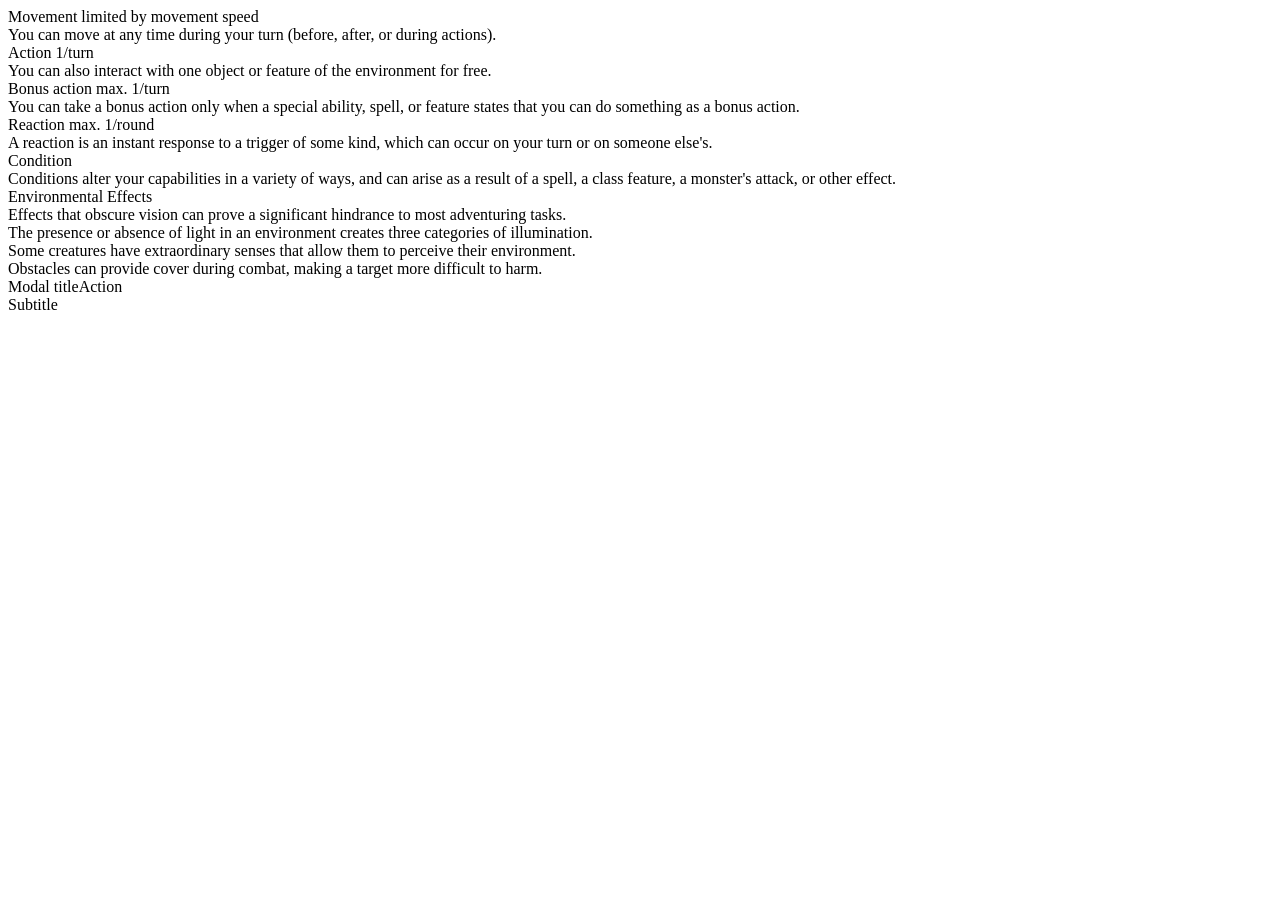
==== index.html @ fe30e221 "reorganize directories and relative paths" ====
<!DOCTYPE html>
<html lang="en">
<head>
    <meta charset="utf-8" />
    <meta name=viewport content="width=device-width, initial-scale=1">
    <title>D&D 5e quick reference</title>
    <!-- CSS -->
    <link rel="stylesheet" type="text/css" href="css/quickref.css">
    <link rel="stylesheet" type="text/css" href="css/icons.css">
    <!-- Fonts -->
    <link href='https://fonts.googleapis.com/css?family=Noto+Sans:400,700,400italic,700italic' rel='stylesheet' type='text/css'>
    <link href='https://fonts.googleapis.com/css?family=Lora:700' rel='stylesheet' type='text/css'>
    <!-- Javascript -->
    <script type="text/javascript" src="js/jquery/jquery.min.js" charset="utf-8"></script>
</head>
<body class="page-background">
    <div class="page fontsize" data-size="fullscreen">

        <!-- Movement section -->
        <div id="section-movement" class="section-container">
            <div class="section-title">
                Movement <span class="float-right">limited by movement speed</span>
            </div>
            <div class="section-content">
                <div class="section-row section-subtitle text fontsize">
                    You can move at any time during your turn (before, after, or during actions).
                </div>
                <div class="section-row" id="basic-movement">
                </div>
            </div>
        </div>

        <!-- Action section -->
        <div id="section-action" class="section-container">
            <div class="section-title">
                Action <span class="float-right">1/turn</span>
            </div>
            <div class="section-content">
                <div class="section-row section-subtitle text fontsize">
                    You can also interact with one object or feature of the
                    environment for free.
                </div>
                <div class="section-row" id="basic-actions"></div>
            </div>
        </div>

        <!-- Bonus action section -->
        <div id="section-bonus-action" class="section-container">
            <div class="section-title">
                Bonus action <span class="float-right">max. 1/turn</span>
            </div>
            <div class="section-content">
                <div class="section-row section-subtitle text fontsize">
                    You can take a bonus action only when a special ability, spell, or feature
                    states that you can do something as a bonus action.
                </div>
                <div class="section-row" id="basic-bonus-actions"></div>
            </div>
        </div>

        <!-- Reaction section -->
        <div id="section-reaction" class="section-container">
            <div class="section-title">
                Reaction <span class="float-right">max. 1/round</span>
            </div>
            <div class="section-content">
                <div class="section-row section-subtitle text fontsize">
                    A reaction is an instant response to a trigger of some kind, which
                    can occur on your turn or on someone else's.
                </div>
                <div class="section-row" id="basic-reactions"></div>
            </div>
        </div>

        <!-- Condition section -->
        <div id="section-condition" class="section-container">
            <div class="section-title">
                Condition
            </div>
            <div class="section-content">
                <div class="section-row section-subtitle text fontsize">
                    Conditions alter your capabilities in a variety of ways, and can arise as a result of a spell, a class feature, a monster's attack, or other effect.
                </div>
                <div class="section-row" id="basic-conditions"></div>
            </div>
        </div>
        
        <!-- Environmental section -->
        <div id="section-environment" class="section-container">
            <div class="section-title">
                Environmental Effects
            </div>
            <div class="section-content">
                <div class="section-row section-subtitle text fontsize">
                    Effects that obscure vision can prove a significant hindrance to most adventuring tasks.
                </div>
                <div class="section-row" id="environment-obscurance"></div>
                <div class="section-row section-subtitle text fontsize">
                    The presence or absence of light in an environment creates three categories of illumination.
                </div>
                <div class="section-row" id="environment-light"></div>
                <div class="section-row section-subtitle text fontsize">
                    Some creatures have extraordinary senses that allow them to perceive their environment.
                </div>
                <div class="section-row" id="environment-vision"></div>
                <div class="section-row section-subtitle text fontsize">
                    Obstacles can provide cover during combat, making a target more difficult to harm.
                </div>
                <div class="section-row" id="environment-cover"></div>
            </div>
        </div>

    </div>

    <!-- Modal -->
    <div class="modal" id="modal" tabindex="-1">
        <div class="modal-backdrop" id="modal-backdrop"></div>
        <div class="modal-dialog modalsize">
            <div class="section-container modal-container" id="modal-container">
                <div class="section-title" id="modal-title">
                    Modal title<span class="float-right">Action</span>
                </div>
                <div class="section-content">
                    <div class="section-row section-subtitle text" id="modal-subtitle">
                        Subtitle
                    </div>
                    <div class="section-row text">
                        <div id="modal-bullets">
                        </div>
                    </div>
                    <div class="section-row text" id="modal-reference">
                    </div>
                </div>
            </div>
        </div>
    </div>

    <!-- Data -->
    <script type="text/javascript" src="js/srd/5.2.1/en/data_movement.js" charset="utf-8"></script>
    <script type="text/javascript" src="js/srd/5.2.1/en/data_action.js" charset="utf-8"></script>
    <script type="text/javascript" src="js/srd/5.2.1/en/data_bonusaction.js" charset="utf-8"></script>
    <script type="text/javascript" src="js/srd/5.2.1/en/data_reaction.js" charset="utf-8"></script>
    <script type="text/javascript" src="js/srd/5.2.1/en/data_condition.js" charset="utf-8"></script>
    <script type="text/javascript" src="js/srd/5.2.1/en/data_environment.js" charset="utf-8"></script>
    <script type="text/javascript" src="js/srd/5.2.1/en/quickref.js" charset="utf-8"></script>
</body>
</html>
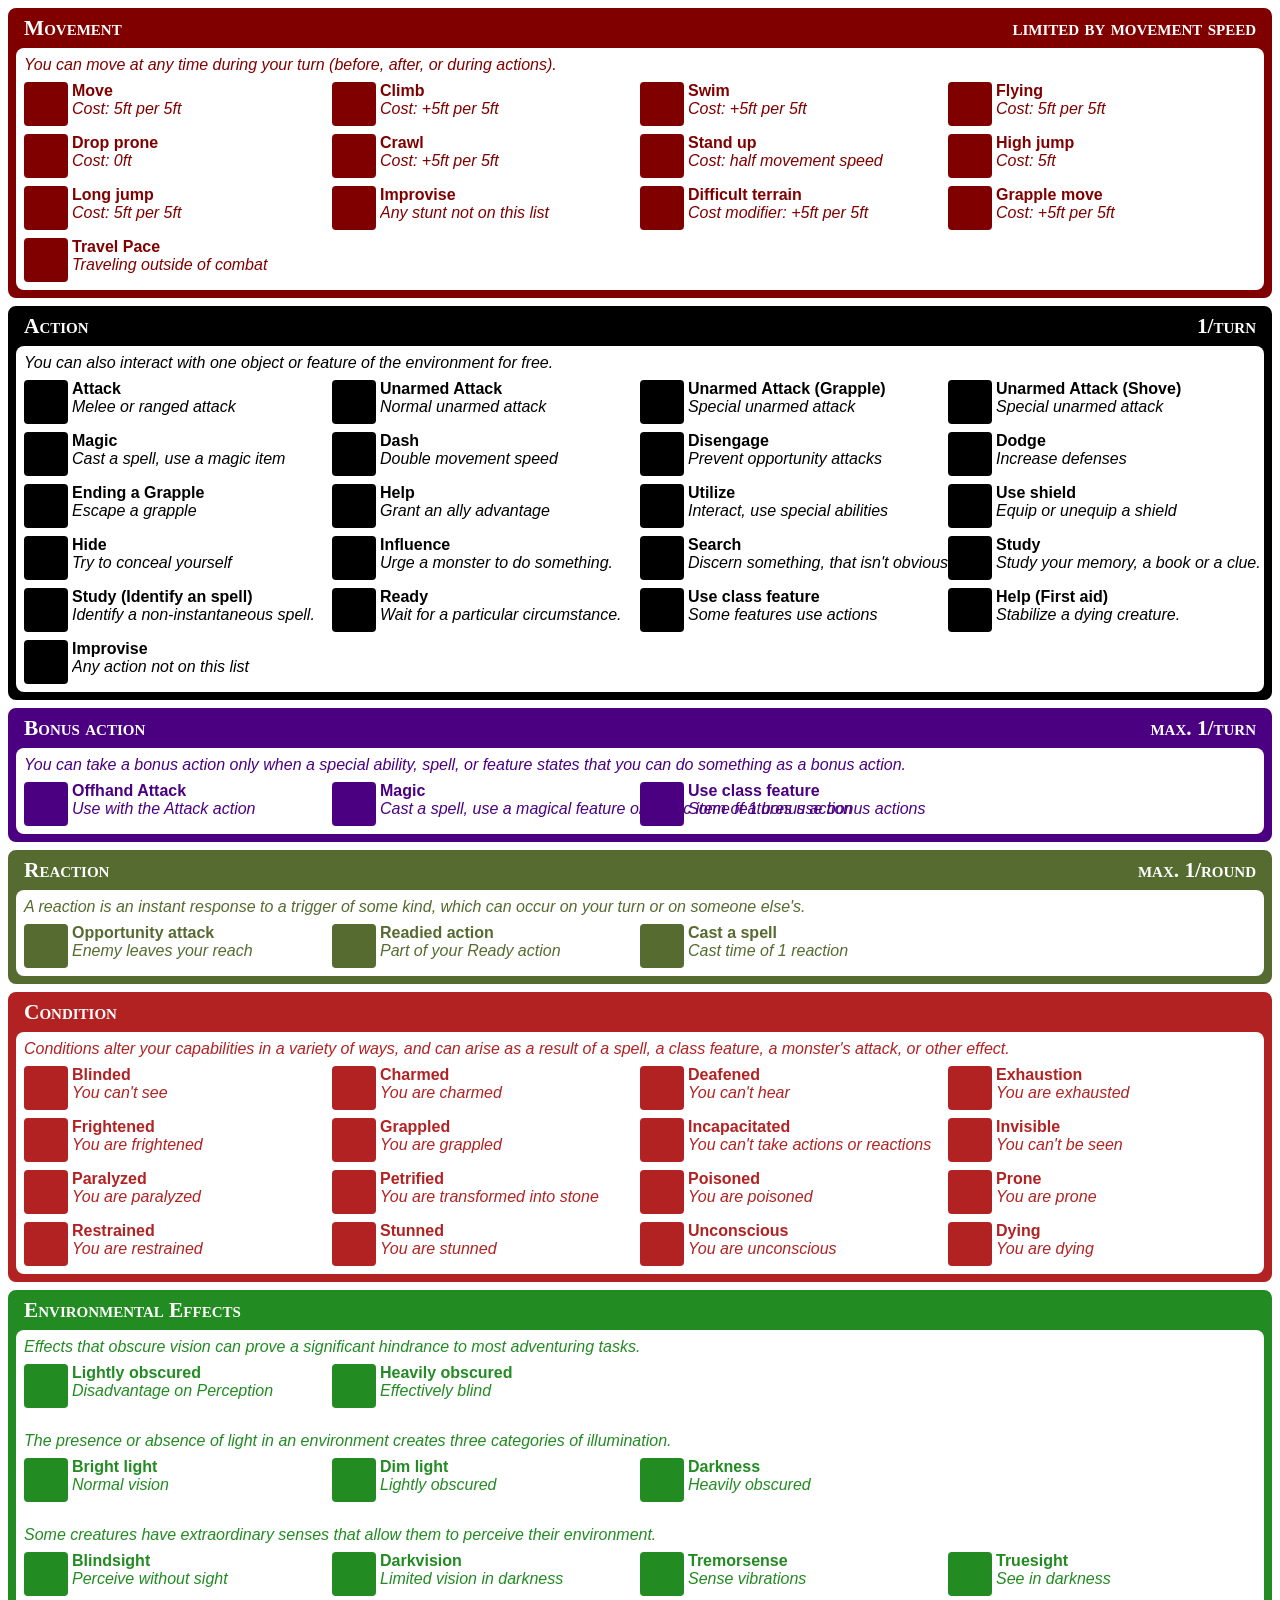
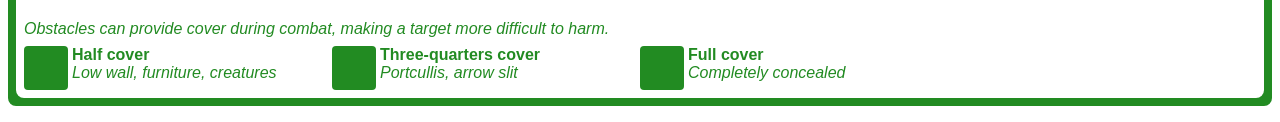
==== commit b061fada: "arcaneo sheets" ====
--- a/index.html
+++ b/index.html
@@ -1,147 +1,147 @@
-<!DOCTYPE html>
-<html lang="en">
-<head>
-    <meta charset="utf-8" />
-    <meta name=viewport content="width=device-width, initial-scale=1">
-    <title>D&D 5e quick reference</title>
-    <!-- CSS -->
-    <link rel="stylesheet" type="text/css" href="css/quickref.css">
-    <link rel="stylesheet" type="text/css" href="css/icons.css">
-    <!-- Fonts -->
-    <link href='https://fonts.googleapis.com/css?family=Noto+Sans:400,700,400italic,700italic' rel='stylesheet' type='text/css'>
-    <link href='https://fonts.googleapis.com/css?family=Lora:700' rel='stylesheet' type='text/css'>
-    <!-- Javascript -->
-    <script type="text/javascript" src="js/jquery/jquery.min.js" charset="utf-8"></script>
-</head>
-<body class="page-background">
-    <div class="page fontsize" data-size="fullscreen">
-
-        <!-- Movement section -->
-        <div id="section-movement" class="section-container">
-            <div class="section-title">
-                Movement <span class="float-right">limited by movement speed</span>
-            </div>
-            <div class="section-content">
-                <div class="section-row section-subtitle text fontsize">
-                    You can move at any time during your turn (before, after, or during actions).
-                </div>
-                <div class="section-row" id="basic-movement">
-                </div>
-            </div>
-        </div>
-
-        <!-- Action section -->
-        <div id="section-action" class="section-container">
-            <div class="section-title">
-                Action <span class="float-right">1/turn</span>
-            </div>
-            <div class="section-content">
-                <div class="section-row section-subtitle text fontsize">
-                    You can also interact with one object or feature of the
-                    environment for free.
-                </div>
-                <div class="section-row" id="basic-actions"></div>
-            </div>
-        </div>
-
-        <!-- Bonus action section -->
-        <div id="section-bonus-action" class="section-container">
-            <div class="section-title">
-                Bonus action <span class="float-right">max. 1/turn</span>
-            </div>
-            <div class="section-content">
-                <div class="section-row section-subtitle text fontsize">
-                    You can take a bonus action only when a special ability, spell, or feature
-                    states that you can do something as a bonus action.
-                </div>
-                <div class="section-row" id="basic-bonus-actions"></div>
-            </div>
-        </div>
-
-        <!-- Reaction section -->
-        <div id="section-reaction" class="section-container">
-            <div class="section-title">
-                Reaction <span class="float-right">max. 1/round</span>
-            </div>
-            <div class="section-content">
-                <div class="section-row section-subtitle text fontsize">
-                    A reaction is an instant response to a trigger of some kind, which
-                    can occur on your turn or on someone else's.
-                </div>
-                <div class="section-row" id="basic-reactions"></div>
-            </div>
-        </div>
-
-        <!-- Condition section -->
-        <div id="section-condition" class="section-container">
-            <div class="section-title">
-                Condition
-            </div>
-            <div class="section-content">
-                <div class="section-row section-subtitle text fontsize">
-                    Conditions alter your capabilities in a variety of ways, and can arise as a result of a spell, a class feature, a monster's attack, or other effect.
-                </div>
-                <div class="section-row" id="basic-conditions"></div>
-            </div>
-        </div>
-        
-        <!-- Environmental section -->
-        <div id="section-environment" class="section-container">
-            <div class="section-title">
-                Environmental Effects
-            </div>
-            <div class="section-content">
-                <div class="section-row section-subtitle text fontsize">
-                    Effects that obscure vision can prove a significant hindrance to most adventuring tasks.
-                </div>
-                <div class="section-row" id="environment-obscurance"></div>
-                <div class="section-row section-subtitle text fontsize">
-                    The presence or absence of light in an environment creates three categories of illumination.
-                </div>
-                <div class="section-row" id="environment-light"></div>
-                <div class="section-row section-subtitle text fontsize">
-                    Some creatures have extraordinary senses that allow them to perceive their environment.
-                </div>
-                <div class="section-row" id="environment-vision"></div>
-                <div class="section-row section-subtitle text fontsize">
-                    Obstacles can provide cover during combat, making a target more difficult to harm.
-                </div>
-                <div class="section-row" id="environment-cover"></div>
-            </div>
-        </div>
-
-    </div>
-
-    <!-- Modal -->
-    <div class="modal" id="modal" tabindex="-1">
-        <div class="modal-backdrop" id="modal-backdrop"></div>
-        <div class="modal-dialog modalsize">
-            <div class="section-container modal-container" id="modal-container">
-                <div class="section-title" id="modal-title">
-                    Modal title<span class="float-right">Action</span>
-                </div>
-                <div class="section-content">
-                    <div class="section-row section-subtitle text" id="modal-subtitle">
-                        Subtitle
-                    </div>
-                    <div class="section-row text">
-                        <div id="modal-bullets">
-                        </div>
-                    </div>
-                    <div class="section-row text" id="modal-reference">
-                    </div>
-                </div>
-            </div>
-        </div>
-    </div>
-
-    <!-- Data -->
-    <script type="text/javascript" src="js/srd/5.2.1/en/data_movement.js" charset="utf-8"></script>
-    <script type="text/javascript" src="js/srd/5.2.1/en/data_action.js" charset="utf-8"></script>
-    <script type="text/javascript" src="js/srd/5.2.1/en/data_bonusaction.js" charset="utf-8"></script>
-    <script type="text/javascript" src="js/srd/5.2.1/en/data_reaction.js" charset="utf-8"></script>
-    <script type="text/javascript" src="js/srd/5.2.1/en/data_condition.js" charset="utf-8"></script>
-    <script type="text/javascript" src="js/srd/5.2.1/en/data_environment.js" charset="utf-8"></script>
-    <script type="text/javascript" src="js/srd/5.2.1/en/quickref.js" charset="utf-8"></script>
-</body>
-</html>
+<!DOCTYPE html>
+<html lang="en">
+<head>
+    <meta charset="utf-8" />
+    <meta name=viewport content="width=device-width, initial-scale=1">
+    <title>D&D 5e quick reference</title>
+    <!-- CSS -->
+    <link rel="stylesheet" type="text/css" href="css/quickref.css">
+    <link rel="stylesheet" type="text/css" href="css/icons.css">
+    <!-- Fonts -->
+    <link href='https://fonts.googleapis.com/css?family=Noto+Sans:400,700,400italic,700italic' rel='stylesheet' type='text/css'>
+    <link href='https://fonts.googleapis.com/css?family=Lora:700' rel='stylesheet' type='text/css'>
+    <!-- Javascript -->
+    <script type="text/javascript" src="js/jquery/jquery.min.js" charset="utf-8"></script>
+</head>
+<body class="page-background">
+    <div class="page fontsize" data-size="fullscreen">
+
+        <!-- Movement section -->
+        <div id="section-movement" class="section-container">
+            <div class="section-title">
+                Movement <span class="float-right">limited by movement speed</span>
+            </div>
+            <div class="section-content">
+                <div class="section-row section-subtitle text fontsize">
+                    You can move at any time during your turn (before, after, or during actions).
+                </div>
+                <div class="section-row" id="basic-movement">
+                </div>
+            </div>
+        </div>
+
+        <!-- Action section -->
+        <div id="section-action" class="section-container">
+            <div class="section-title">
+                Action <span class="float-right">1/turn</span>
+            </div>
+            <div class="section-content">
+                <div class="section-row section-subtitle text fontsize">
+                    You can also interact with one object or feature of the
+                    environment for free.
+                </div>
+                <div class="section-row" id="basic-actions"></div>
+            </div>
+        </div>
+
+        <!-- Bonus action section -->
+        <div id="section-bonus-action" class="section-container">
+            <div class="section-title">
+                Bonus action <span class="float-right">max. 1/turn</span>
+            </div>
+            <div class="section-content">
+                <div class="section-row section-subtitle text fontsize">
+                    You can take a bonus action only when a special ability, spell, or feature
+                    states that you can do something as a bonus action.
+                </div>
+                <div class="section-row" id="basic-bonus-actions"></div>
+            </div>
+        </div>
+
+        <!-- Reaction section -->
+        <div id="section-reaction" class="section-container">
+            <div class="section-title">
+                Reaction <span class="float-right">max. 1/round</span>
+            </div>
+            <div class="section-content">
+                <div class="section-row section-subtitle text fontsize">
+                    A reaction is an instant response to a trigger of some kind, which
+                    can occur on your turn or on someone else's.
+                </div>
+                <div class="section-row" id="basic-reactions"></div>
+            </div>
+        </div>
+
+        <!-- Condition section -->
+        <div id="section-condition" class="section-container">
+            <div class="section-title">
+                Condition
+            </div>
+            <div class="section-content">
+                <div class="section-row section-subtitle text fontsize">
+                    Conditions alter your capabilities in a variety of ways, and can arise as a result of a spell, a class feature, a monster's attack, or other effect.
+                </div>
+                <div class="section-row" id="basic-conditions"></div>
+            </div>
+        </div>
+        
+        <!-- Environmental section -->
+        <div id="section-environment" class="section-container">
+            <div class="section-title">
+                Environmental Effects
+            </div>
+            <div class="section-content">
+                <div class="section-row section-subtitle text fontsize">
+                    Effects that obscure vision can prove a significant hindrance to most adventuring tasks.
+                </div>
+                <div class="section-row" id="environment-obscurance"></div>
+                <div class="section-row section-subtitle text fontsize">
+                    The presence or absence of light in an environment creates three categories of illumination.
+                </div>
+                <div class="section-row" id="environment-light"></div>
+                <div class="section-row section-subtitle text fontsize">
+                    Some creatures have extraordinary senses that allow them to perceive their environment.
+                </div>
+                <div class="section-row" id="environment-vision"></div>
+                <div class="section-row section-subtitle text fontsize">
+                    Obstacles can provide cover during combat, making a target more difficult to harm.
+                </div>
+                <div class="section-row" id="environment-cover"></div>
+            </div>
+        </div>
+
+    </div>
+
+    <!-- Modal -->
+    <div class="modal" id="modal" tabindex="-1">
+        <div class="modal-backdrop" id="modal-backdrop"></div>
+        <div class="modal-dialog modalsize">
+            <div class="section-container modal-container" id="modal-container">
+                <div class="section-title" id="modal-title">
+                    Modal title<span class="float-right">Action</span>
+                </div>
+                <div class="section-content">
+                    <div class="section-row section-subtitle text" id="modal-subtitle">
+                        Subtitle
+                    </div>
+                    <div class="section-row text">
+                        <div id="modal-bullets">
+                        </div>
+                    </div>
+                    <div class="section-row text" id="modal-reference">
+                    </div>
+                </div>
+            </div>
+        </div>
+    </div>
+
+    <!-- Data -->
+    <script type="text/javascript" src="js/srd/5.2.1/en/data_movement.js" charset="utf-8"></script>
+    <script type="text/javascript" src="js/srd/5.2.1/en/data_action.js" charset="utf-8"></script>
+    <script type="text/javascript" src="js/srd/5.2.1/en/data_bonusaction.js" charset="utf-8"></script>
+    <script type="text/javascript" src="js/srd/5.2.1/en/data_reaction.js" charset="utf-8"></script>
+    <script type="text/javascript" src="js/srd/5.2.1/en/data_condition.js" charset="utf-8"></script>
+    <script type="text/javascript" src="js/srd/5.2.1/en/data_environment.js" charset="utf-8"></script>
+    <script type="text/javascript" src="js/srd/5.2.1/en/quickref.js" charset="utf-8"></script>
+</body>
+</html>
--- a/css/quickref.css
+++ b/css/quickref.css
@@ -0,0 +1,322 @@
+/* ------------------------------------------------------------------------- */
+/* Sections */
+/* ------------------------------------------------------------------------- */
+.section-container {
+    border: 8px solid;
+    border-radius: 8px;
+    box-sizing: border-box;
+    position: relative;
+    display: flex;
+    flex-direction: column;
+    /*font-family: Arial;*/
+    font-family: 'Noto Sans', 'Myriad Pro', Calibri, Helvetica, Arial, sans-serif;
+    width:100%;
+    margin-bottom:8px;
+    page-break-inside: avoid;
+}
+
+.section-content {
+    padding:8px;
+    padding-bottom: 0;
+    border-radius: 8px;
+    margin-top: 0;
+    background-color: white;
+    border-color: inherit;
+    font-size: inherit;
+}
+
+.section-title {
+    height: 32px;
+    padding-left: 8px;
+    padding-right: 8px;
+    font-family: Lora, 'Calisto MT', 'Bookman Old Style', Bookman, 'Goudy Old Style', Garamond, 'Hoefler Text', 'Bitstream Charter', Georgia, serif;
+    font-variant: small-caps;
+    font-weight: bold;
+    background-color: inherit;
+    color: white;
+    font-size: 16pt;
+}
+
+.float-right {
+    float: right;
+}
+
+.section-subtitle, #modal-reference {
+    display: block;
+    margin-bottom: 8px;
+    font-size: inherit;
+    font-style: italic;
+}
+
+#modal-reference {
+    margin-top: 1em;
+}
+
+.section-row {
+    font-size: inherit;
+}
+
+.section-row:before, .section-row:after{
+    display: table;
+    content: " ";
+    clear: both;
+}
+
+.section-row + .section-subtitle {
+    margin-top: 1em;
+}
+
+/* ------------------------------------------------------------------------- */
+/* Items */
+/* ------------------------------------------------------------------------- */
+
+.item {
+    margin-bottom: 8px;
+    float: left;
+    display: flex;
+    font-size: inherit;
+    vertical-align: top;
+    box-sizing: border-box;
+    cursor: pointer;
+}
+
+.item-icon {
+    float: left;
+    flex: 0 0 auto;
+    background-repeat: no-repeat;
+    background-size: contain;
+    box-sizing: border-box;
+    border-radius: 4px;
+    display: inline-block;
+    margin-right: 4px;
+}
+
+.item-title {
+    font-weight: bold;
+    font-size: inherit;
+    overflow: hidden;
+    text-overflow: ellipsis;
+    white-space: nowrap;
+}
+
+.item-desc {
+    font-style: italic;
+    font-size: inherit;
+    overflow: hidden;
+    text-overflow: ellipsis;
+    white-space: nowrap;
+}
+
+.item-text-container {
+    flex: 1;
+    padding-right: 4px;
+    font-size: inherit;
+    height: 100%;
+}
+
+
+/* ------------------------------------------------------------------------- */
+/* Colors */
+/* ------------------------------------------------------------------------- */
+#section-movement, #section-movement .item-icon {
+    background-color: maroon;
+    border-color: maroon;
+}
+#section-movement .text {
+    color: maroon;
+}
+
+#section-action, #section-action .item-icon {
+    background-color: black;
+    border-color: black;
+}
+#section-action .text {
+    color: black;
+}
+
+#section-bonus-action, #section-bonus-action .item-icon {
+    background-color: indigo;
+    border-color: indigo;
+}
+#section-bonus-action .text {
+    color: indigo;
+}
+
+#section-reaction, #section-reaction .item-icon {
+    background-color: DarkOliveGreen ;
+    border-color: DarkOliveGreen ;
+}
+#section-reaction .text {
+    color: DarkOliveGreen ;
+}
+
+#section-condition, #section-condition .item-icon {
+    background-color: FireBrick;
+    border-color: FireBrick;
+}
+#section-condition .text {
+    color: FireBrick;
+}
+
+#section-environment, #section-environment .item-icon {
+    background-color: ForestGreen;
+    border-color: ForestGreen;
+}
+#section-environment .text {
+    color: ForestGreen;
+}
+
+
+/* ------------------------------------------------------------------------- */
+/* Page container */
+/* ------------------------------------------------------------------------- */
+
+body {
+    display: flex;
+    justify-content:center;
+    align-content:center;
+}
+
+/* ------------------------------------------------------------------------- */
+/* Misc */
+/* ------------------------------------------------------------------------- */
+
+.hidden {
+    display: none;
+}
+
+ul {
+    padding-left: 20px;
+}
+
+p, hr {
+    margin-top: 0.5em;
+    margin-bottom: 0.5em;
+}
+
+hr {
+    border: 0px;
+    border-top: 1px solid gray;
+}
+
+p:first-child {
+    margin-top: 1em;
+}
+
+/* ------------------------------------------------------------------------- */
+/* Modal */
+/* ------------------------------------------------------------------------- */
+.modal-open {
+    overflow: hidden;
+}
+
+.modal-open .modal {
+    overflow-x: hidden;
+    overflow-y: auto;
+}
+
+.modal {
+    position: fixed;
+    top: 0;
+    right: 0;
+    bottom: 0;
+    left: 0;
+    z-index: 1040;
+    overflow: hidden;
+    outline: 0;
+    display: none;
+}
+
+.modal-visible {
+    display: block;
+}
+
+.modal-dialog {
+    position: relative;
+    width: auto;
+    margin: 8px;
+}
+
+.modal-backdrop {
+    position: absolute;
+    top: 0;
+    right: 0;
+    left: 0;
+    background-color: #888;
+    opacity: .75;
+    overflow: hidden;
+}
+
+.modal-container {
+    background-clip: padding-box;
+    outline: 0;
+    box-shadow: 0 3px 9px rgba(0,0,0,.5);
+}
+
+.modal-footer {
+    padding: 15px;
+    text-align: right;
+    border-top: 1px solid #e5e5e5;
+}
+
+
+/* ------------------------------------------------------------------------- */
+/* Viewport sizes */
+/* ------------------------------------------------------------------------- */
+
+/* Smart phone, portrait */
+@media (min-width:    0px) and (max-width:  479px) {
+    .fontsize { font-size: 12pt; } 
+    .iconsize { width: 44px; height: 44px;} 
+    .itemsize { height: 44px; width: 100%; } 
+    .modalsize {} 
+}
+
+/* Smart phone, landscape */
+@media (min-width:  480px) and (max-width:  767px) {
+    .fontsize { font-size: 11pt; }
+    .iconsize { width: 40px; height: 40px;}
+    .itemsize { height: 40px; width:  50%; }
+    .modalsize {}
+}
+
+/* Tablet, portrait */
+@media (min-width:  768px) and (max-width:  991px) {
+    .fontsize { font-size: 11pt; }
+    .iconsize { width: 40px; height: 40px;}
+    .itemsize { height: 40px; width:  33%; }
+    .modalsize { width: 600px; margin: 30px auto; }
+}
+
+/* Tablet, landscape */
+@media (min-width:  992px) and (max-width: 1199px) {
+    .fontsize { font-size: 12pt; }
+    .iconsize { width: 44px; height: 44px;}
+    .itemsize { height: 44px; width:  33%; }
+    .modalsize { width: 600px; margin: 30px auto; }
+}
+
+/* Small desktop screen */
+@media (min-width: 1200px) and (max-width: 1599px) {
+    .fontsize { font-size: 12pt; }
+    .iconsize { width: 44px; height: 44px;}
+    .itemsize { height: 44px; width:  25%; }
+    .modalsize { width: 600px; margin: 30px auto; }
+}
+
+/* Large desktop screen */
+@media (min-width: 1600px) {
+    .fontsize { font-size: 12pt; }
+    .iconsize { width: 44px; height: 44px;}
+    .itemsize { height: 44px; width:  20%; }
+    .modalsize { width: 600px; margin: 30px auto; }
+}
+
+/* Print */
+@media print {
+    .fontsize { font-size: 10pt; }
+    .iconsize { width: 36px; height: 36px;}
+    .itemsize { height: 36px; width:  33%; }
+    .modalsize {}
+}
+
--- a/css/icons.css
+++ b/css/icons.css
@@ -0,0 +1,1322 @@
+.icon-ace { background-image: url(../img/ace.png);}
+.icon-acid-blob { background-image: url(../img/acid-blob.png);}
+.icon-acid-tube { background-image: url(../img/acid-tube.png);}
+.icon-acid { background-image: url(../img/acid.png);}
+.icon-acorn { background-image: url(../img/acorn.png);}
+.icon-aerial-signal { background-image: url(../img/aerial-signal.png);}
+.icon-aerosol { background-image: url(../img/aerosol.png);}
+.icon-afterburn { background-image: url(../img/afterburn.png);}
+.icon-alien-skull { background-image: url(../img/alien-skull.png);}
+.icon-alien-stare { background-image: url(../img/alien-stare.png);}
+.icon-all-for-one { background-image: url(../img/all-for-one.png);}
+.icon-alligator-clip { background-image: url(../img/alligator-clip.png);}
+.icon-ammo-box { background-image: url(../img/ammo-box.png);}
+.icon-ammonite-fossil { background-image: url(../img/ammonite-fossil.png);}
+.icon-ammonite { background-image: url(../img/ammonite.png);}
+.icon-amphora { background-image: url(../img/amphora.png);}
+.icon-anatomy { background-image: url(../img/anatomy.png);}
+.icon-anchor { background-image: url(../img/anchor.png);}
+.icon-andromeda-chain { background-image: url(../img/andromeda-chain.png);}
+.icon-angel-outfit { background-image: url(../img/angel-outfit.png);}
+.icon-angel-wings { background-image: url(../img/angel-wings.png);}
+.icon-angler-fish { background-image: url(../img/angler-fish.png);}
+.icon-angular-spider { background-image: url(../img/angular-spider.png);}
+.icon-animal-hide { background-image: url(../img/animal-hide.png);}
+.icon-animal-skull { background-image: url(../img/animal-skull.png);}
+.icon-ankh { background-image: url(../img/ankh.png);}
+.icon-anthem { background-image: url(../img/anthem.png);}
+.icon-anvil-impact { background-image: url(../img/anvil-impact.png);}
+.icon-anvil { background-image: url(../img/anvil.png);}
+.icon-apple-maggot { background-image: url(../img/apple-maggot.png);}
+.icon-apple-seeds { background-image: url(../img/apple-seeds.png);}
+.icon-aquarius { background-image: url(../img/aquarius.png);}
+.icon-archery-target { background-image: url(../img/archery-target.png);}
+.icon-architect-mask { background-image: url(../img/architect-mask.png);}
+.icon-arcing-bolt { background-image: url(../img/arcing-bolt.png);}
+.icon-arena { background-image: url(../img/arena.png);}
+.icon-aries { background-image: url(../img/aries.png);}
+.icon-armadillo-tail { background-image: url(../img/armadillo-tail.png);}
+.icon-armoured-shell { background-image: url(../img/armoured-shell.png);}
+.icon-arrow-cluster { background-image: url(../img/arrow-cluster.png);}
+.icon-arrow-flights { background-image: url(../img/arrow-flights.png);}
+.icon-arrowed { background-image: url(../img/arrowed.png);}
+.icon-arrowhead { background-image: url(../img/arrowhead.png);}
+.icon-arrows-shield { background-image: url(../img/arrows-shield.png);}
+.icon-arson { background-image: url(../img/arson.png);}
+.icon-artificial-hive { background-image: url(../img/artificial-hive.png);}
+.icon-at-sea { background-image: url(../img/at-sea.png);}
+.icon-atomic-slashes { background-image: url(../img/atomic-slashes.png);}
+.icon-aubergine { background-image: url(../img/aubergine.png);}
+.icon-aura { background-image: url(../img/aura.png);}
+.icon-auto-repair { background-image: url(../img/auto-repair.png);}
+.icon-autogun { background-image: url(../img/autogun.png);}
+.icon-awareness { background-image: url(../img/awareness.png);}
+.icon-axe-in-stump { background-image: url(../img/axe-in-stump.png);}
+.icon-axe-swing { background-image: url(../img/axe-swing.png);}
+.icon-back-forth { background-image: url(../img/back-forth.png);}
+.icon-back-pain { background-image: url(../img/back-pain.png);}
+.icon-backstab { background-image: url(../img/backstab.png);}
+.icon-backup { background-image: url(../img/backup.png);}
+.icon-balloons { background-image: url(../img/balloons.png);}
+.icon-bandage-roll { background-image: url(../img/bandage-roll.png);}
+.icon-bandaged { background-image: url(../img/bandaged.png);}
+.icon-barbed-arrow { background-image: url(../img/barbed-arrow.png);}
+.icon-barbed-spear { background-image: url(../img/barbed-spear.png);}
+.icon-barbed-wire { background-image: url(../img/barbed-wire.png);}
+.icon-barbute { background-image: url(../img/barbute.png);}
+.icon-barefoot { background-image: url(../img/barefoot.png);}
+.icon-bat-blade { background-image: url(../img/bat-blade.png);}
+.icon-bat-wing { background-image: url(../img/bat-wing.png);}
+.icon-battered-axe { background-image: url(../img/battered-axe.png);}
+.icon-batteries { background-image: url(../img/batteries.png);}
+.icon-battery-0 { background-image: url(../img/battery-0.png);}
+.icon-battery-100 { background-image: url(../img/battery-100.png);}
+.icon-battery-25 { background-image: url(../img/battery-25.png);}
+.icon-battery-50 { background-image: url(../img/battery-50.png);}
+.icon-battery-75 { background-image: url(../img/battery-75.png);}
+.icon-battery-minus { background-image: url(../img/battery-minus.png);}
+.icon-battery-pack-alt { background-image: url(../img/battery-pack-alt.png);}
+.icon-battery-pack { background-image: url(../img/battery-pack.png);}
+.icon-battery-plus { background-image: url(../img/battery-plus.png);}
+.icon-battle-axe { background-image: url(../img/battle-axe.png);}
+.icon-battle-gear { background-image: url(../img/battle-gear.png);}
+.icon-batwing-emblem { background-image: url(../img/batwing-emblem.png);}
+.icon-beam-wake { background-image: url(../img/beam-wake.png);}
+.icon-beams-aura { background-image: url(../img/beams-aura.png);}
+.icon-beanstalk { background-image: url(../img/beanstalk.png);}
+.icon-beard { background-image: url(../img/beard.png);}
+.icon-beast-eye { background-image: url(../img/beast-eye.png);}
+.icon-bee { background-image: url(../img/bee.png);}
+.icon-beech { background-image: url(../img/beech.png);}
+.icon-beer-stein { background-image: url(../img/beer-stein.png);}
+.icon-beetle-shell { background-image: url(../img/beetle-shell.png);}
+.icon-behold { background-image: url(../img/behold.png);}
+.icon-belt-buckles { background-image: url(../img/belt-buckles.png);}
+.icon-bestial-fangs { background-image: url(../img/bestial-fangs.png);}
+.icon-beveled-star { background-image: url(../img/beveled-star.png);}
+.icon-big-egg { background-image: url(../img/big-egg.png);}
+.icon-big-wave { background-image: url(../img/big-wave.png);}
+.icon-biohazard { background-image: url(../img/biohazard.png);}
+.icon-bird-claw { background-image: url(../img/bird-claw.png);}
+.icon-bird-limb { background-image: url(../img/bird-limb.png);}
+.icon-bird-mask { background-image: url(../img/bird-mask.png);}
+.icon-bird-twitter { background-image: url(../img/bird-twitter.png);}
+.icon-black-bar { background-image: url(../img/black-bar.png);}
+.icon-black-book { background-image: url(../img/black-book.png);}
+.icon-black-cat { background-image: url(../img/black-cat.png);}
+.icon-black-flag { background-image: url(../img/black-flag.png);}
+.icon-black-hole-bolas { background-image: url(../img/black-hole-bolas.png);}
+.icon-blackball { background-image: url(../img/blackball.png);}
+.icon-blackcurrant { background-image: url(../img/blackcurrant.png);}
+.icon-blade-bite { background-image: url(../img/blade-bite.png);}
+.icon-blade-fall { background-image: url(../img/blade-fall.png);}
+.icon-blast { background-image: url(../img/blast.png);}
+.icon-blaster { background-image: url(../img/blaster.png);}
+.icon-bleeding-eye { background-image: url(../img/bleeding-eye.png);}
+.icon-bleeding-heart { background-image: url(../img/bleeding-heart.png);}
+.icon-bloody-stash { background-image: url(../img/bloody-stash.png);}
+.icon-blunderbuss { background-image: url(../img/blunderbuss.png);}
+.icon-boar-tusks { background-image: url(../img/boar-tusks.png);}
+.icon-boiling-bubbles { background-image: url(../img/boiling-bubbles.png);}
+.icon-bolas { background-image: url(../img/bolas.png);}
+.icon-bolt-shield { background-image: url(../img/bolt-shield.png);}
+.icon-bolter-gun { background-image: url(../img/bolter-gun.png);}
+.icon-bombing-run { background-image: url(../img/bombing-run.png);}
+.icon-bone-gnawer { background-image: url(../img/bone-gnawer.png);}
+.icon-bone-knife { background-image: url(../img/bone-knife.png);}
+.icon-book-aura { background-image: url(../img/book-aura.png);}
+.icon-book-cover { background-image: url(../img/book-cover.png);}
+.icon-book-storm { background-image: url(../img/book-storm.png);}
+.icon-bookmark { background-image: url(../img/bookmark.png);}
+.icon-bookmarklet { background-image: url(../img/bookmarklet.png);}
+.icon-boomerang { background-image: url(../img/boomerang.png);}
+.icon-boot-prints { background-image: url(../img/boot-prints.png);}
+.icon-boot-stomp { background-image: url(../img/boot-stomp.png);}
+.icon-boots { background-image: url(../img/boots.png);}
+.icon-bordered-shield { background-image: url(../img/bordered-shield.png);}
+.icon-bottle-vapors { background-image: url(../img/bottle-vapors.png);}
+.icon-bottled-bolt { background-image: url(../img/bottled-bolt.png);}
+.icon-bottom-right-3d-arrow { background-image: url(../img/bottom-right-3d-arrow.png);}
+.icon-bowie-knife { background-image: url(../img/bowie-knife.png);}
+.icon-bowl-spiral { background-image: url(../img/bowl-spiral.png);}
+.icon-bowling-pin { background-image: url(../img/bowling-pin.png);}
+.icon-bowling-propulsion { background-image: url(../img/bowling-propulsion.png);}
+.icon-bowman { background-image: url(../img/bowman.png);}
+.icon-boxing-glove-surprise { background-image: url(../img/boxing-glove-surprise.png);}
+.icon-boxing-glove { background-image: url(../img/boxing-glove.png);}
+.icon-brain-freeze { background-image: url(../img/brain-freeze.png);}
+.icon-brain-stem { background-image: url(../img/brain-stem.png);}
+.icon-brain { background-image: url(../img/brain.png);}
+.icon-brainstorm { background-image: url(../img/brainstorm.png);}
+.icon-branch-arrow { background-image: url(../img/branch-arrow.png);}
+.icon-brandy-bottle { background-image: url(../img/brandy-bottle.png);}
+.icon-brass-eye { background-image: url(../img/brass-eye.png);}
+.icon-breastplate { background-image: url(../img/breastplate.png);}
+.icon-brick-pile { background-image: url(../img/brick-pile.png);}
+.icon-bridge { background-image: url(../img/bridge.png);}
+.icon-broadhead-arrow { background-image: url(../img/broadhead-arrow.png);}
+.icon-broadsword { background-image: url(../img/broadsword.png);}
+.icon-broken-bone { background-image: url(../img/broken-bone.png);}
+.icon-broken-bottle { background-image: url(../img/broken-bottle.png);}
+.icon-broken-heart { background-image: url(../img/broken-heart.png);}
+.icon-broken-shield { background-image: url(../img/broken-shield.png);}
+.icon-broken-skull { background-image: url(../img/broken-skull.png);}
+.icon-broken-tablet { background-image: url(../img/broken-tablet.png);}
+.icon-brutal-helm { background-image: url(../img/brutal-helm.png);}
+.icon-bubble-field { background-image: url(../img/bubble-field.png);}
+.icon-bubbling-flask { background-image: url(../img/bubbling-flask.png);}
+.icon-bud { background-image: url(../img/bud.png);}
+.icon-bugle-call { background-image: url(../img/bugle-call.png);}
+.icon-bulb { background-image: url(../img/bulb.png);}
+.icon-bull-horns { background-image: url(../img/bull-horns.png);}
+.icon-bull { background-image: url(../img/bull.png);}
+.icon-bullets { background-image: url(../img/bullets.png);}
+.icon-burn { background-image: url(../img/burn.png);}
+.icon-burning-book { background-image: url(../img/burning-book.png);}
+.icon-burning-dot { background-image: url(../img/burning-dot.png);}
+.icon-burning-embers { background-image: url(../img/burning-embers.png);}
+.icon-burning-eye { background-image: url(../img/burning-eye.png);}
+.icon-burning-meteor { background-image: url(../img/burning-meteor.png);}
+.icon-burning-passion { background-image: url(../img/burning-passion.png);}
+.icon-burning-round-shot { background-image: url(../img/burning-round-shot.png);}
+.icon-burning-tree { background-image: url(../img/burning-tree.png);}
+.icon-burst-blob { background-image: url(../img/burst-blob.png);}
+.icon-butterfly-warning { background-image: url(../img/butterfly-warning.png);}
+.icon-butterfly { background-image: url(../img/butterfly.png);}
+.icon-caged-ball { background-image: url(../img/caged-ball.png);}
+.icon-cake-slice { background-image: url(../img/cake-slice.png);}
+.icon-caldera { background-image: url(../img/caldera.png);}
+.icon-campfire { background-image: url(../img/campfire.png);}
+.icon-cancel { background-image: url(../img/cancel.png);}
+.icon-cancer { background-image: url(../img/cancer.png);}
+.icon-candle-flame { background-image: url(../img/candle-flame.png);}
+.icon-candle-holder { background-image: url(../img/candle-holder.png);}
+.icon-candle-light { background-image: url(../img/candle-light.png);}
+.icon-candle-skull { background-image: url(../img/candle-skull.png);}
+.icon-candlebright { background-image: url(../img/candlebright.png);}
+.icon-cannister { background-image: url(../img/cannister.png);}
+.icon-cannon-ball { background-image: url(../img/cannon-ball.png);}
+.icon-cannon-shot { background-image: url(../img/cannon-shot.png);}
+.icon-cannon { background-image: url(../img/cannon.png);}
+.icon-capitol { background-image: url(../img/capitol.png);}
+.icon-capricorn { background-image: url(../img/capricorn.png);}
+.icon-cargo-crane { background-image: url(../img/cargo-crane.png);}
+.icon-carillon { background-image: url(../img/carillon.png);}
+.icon-carrion { background-image: url(../img/carrion.png);}
+.icon-carrot { background-image: url(../img/carrot.png);}
+.icon-cartwheel { background-image: url(../img/cartwheel.png);}
+.icon-cash { background-image: url(../img/cash.png);}
+.icon-castle { background-image: url(../img/castle.png);}
+.icon-cauldron { background-image: url(../img/cauldron.png);}
+.icon-cctv-camera { background-image: url(../img/cctv-camera.png);}
+.icon-centipede { background-image: url(../img/centipede.png);}
+.icon-chain-lightning { background-image: url(../img/chain-lightning.png);}
+.icon-chain-mail { background-image: url(../img/chain-mail.png);}
+.icon-chained-heart { background-image: url(../img/chained-heart.png);}
+.icon-chaingun { background-image: url(../img/chaingun.png);}
+.icon-chalice-drops { background-image: url(../img/chalice-drops.png);}
+.icon-charm { background-image: url(../img/charm.png);}
+.icon-checkbox-tree { background-image: url(../img/checkbox-tree.png);}
+.icon-checked-shield { background-image: url(../img/checked-shield.png);}
+.icon-cheerful { background-image: url(../img/cheerful.png);}
+.icon-cheese-wedge { background-image: url(../img/cheese-wedge.png);}
+.icon-chemical-arrow { background-image: url(../img/chemical-arrow.png);}
+.icon-chemical-bolt { background-image: url(../img/chemical-bolt.png);}
+.icon-chemical-drop { background-image: url(../img/chemical-drop.png);}
+.icon-chemical-tank { background-image: url(../img/chemical-tank.png);}
+.icon-chicken-leg { background-image: url(../img/chicken-leg.png);}
+.icon-circuitry { background-image: url(../img/circuitry.png);}
+.icon-circular-saw { background-image: url(../img/circular-saw.png);}
+.icon-circular-sawblade { background-image: url(../img/circular-sawblade.png);}
+.icon-claw-hammer { background-image: url(../img/claw-hammer.png);}
+.icon-claw { background-image: url(../img/claw.png);}
+.icon-cloak-dagger { background-image: url(../img/cloak-dagger.png);}
+.icon-clockwork { background-image: url(../img/clockwork.png);}
+.icon-clout { background-image: url(../img/clout.png);}
+.icon-clover-spiked { background-image: url(../img/clover-spiked.png);}
+.icon-clover { background-image: url(../img/clover.png);}
+.icon-cluster-bomb { background-image: url(../img/cluster-bomb.png);}
+.icon-cobweb { background-image: url(../img/cobweb.png);}
+.icon-coffee-mug { background-image: url(../img/coffee-mug.png);}
+.icon-coffin { background-image: url(../img/coffin.png);}
+.icon-cog-lock { background-image: url(../img/cog-lock.png);}
+.icon-cog { background-image: url(../img/cog.png);}
+.icon-cogsplosion { background-image: url(../img/cogsplosion.png);}
+.icon-coiling-curl { background-image: url(../img/coiling-curl.png);}
+.icon-cold-heart { background-image: url(../img/cold-heart.png);}
+.icon-coma { background-image: url(../img/coma.png);}
+.icon-comb { background-image: url(../img/comb.png);}
+.icon-compass { background-image: url(../img/compass.png);}
+.icon-concentration-orb { background-image: url(../img/concentration-orb.png);}
+.icon-condor-emblem { background-image: url(../img/condor-emblem.png);}
+.icon-condylura-skull { background-image: url(../img/condylura-skull.png);}
+.icon-conversation { background-image: url(../img/conversation.png);}
+.icon-cool-spices { background-image: url(../img/cool-spices.png);}
+.icon-corked-tube { background-image: url(../img/corked-tube.png);}
+.icon-cowled { background-image: url(../img/cowled.png);}
+.icon-crab-claw { background-image: url(../img/crab-claw.png);}
+.icon-crab { background-image: url(../img/crab.png);}
+.icon-cracked-ball-dunk { background-image: url(../img/cracked-ball-dunk.png);}
+.icon-cracked-disc { background-image: url(../img/cracked-disc.png);}
+.icon-cracked-glass { background-image: url(../img/cracked-glass.png);}
+.icon-cracked-helm { background-image: url(../img/cracked-helm.png);}
+.icon-cracked-mask { background-image: url(../img/cracked-mask.png);}
+.icon-cracked-saber { background-image: url(../img/cracked-saber.png);}
+.icon-cracked-shield { background-image: url(../img/cracked-shield.png);}
+.icon-crags { background-image: url(../img/crags.png);}
+.icon-crawl { background-image: url(../img/crawl.png);}
+.icon-crenulated-shield { background-image: url(../img/crenulated-shield.png);}
+.icon-crescent-blade { background-image: url(../img/crescent-blade.png);}
+.icon-crested-helmet { background-image: url(../img/crested-helmet.png);}
+.icon-croc-jaws { background-image: url(../img/croc-jaws.png);}
+.icon-croc-sword { background-image: url(../img/croc-sword.png);}
+.icon-crossbow { background-image: url(../img/crossbow.png);}
+.icon-crossed-air-flows { background-image: url(../img/crossed-air-flows.png);}
+.icon-crossed-axes { background-image: url(../img/crossed-axes.png);}
+.icon-crossed-bones { background-image: url(../img/crossed-bones.png);}
+.icon-crossed-chains { background-image: url(../img/crossed-chains.png);}
+.icon-crossed-claws { background-image: url(../img/crossed-claws.png);}
+.icon-crossed-pistols { background-image: url(../img/crossed-pistols.png);}
+.icon-crossed-sabres { background-image: url(../img/crossed-sabres.png);}
+.icon-crossed-slashes { background-image: url(../img/crossed-slashes.png);}
+.icon-crossed-swords { background-image: url(../img/crossed-swords.png);}
+.icon-crow-dive { background-image: url(../img/crow-dive.png);}
+.icon-crown-coin { background-image: url(../img/crown-coin.png);}
+.icon-crown-of-thorns { background-image: url(../img/crown-of-thorns.png);}
+.icon-crown { background-image: url(../img/crown.png);}
+.icon-crowned-explosion { background-image: url(../img/crowned-explosion.png);}
+.icon-crowned-heart { background-image: url(../img/crowned-heart.png);}
+.icon-crowned-skull { background-image: url(../img/crowned-skull.png);}
+.icon-crush { background-image: url(../img/crush.png);}
+.icon-crystal-ball { background-image: url(../img/crystal-ball.png);}
+.icon-crystal-bars { background-image: url(../img/crystal-bars.png);}
+.icon-crystal-cluster { background-image: url(../img/crystal-cluster.png);}
+.icon-crystal-eye { background-image: url(../img/crystal-eye.png);}
+.icon-crystal-growth { background-image: url(../img/crystal-growth.png);}
+.icon-crystal-shine { background-image: url(../img/crystal-shine.png);}
+.icon-crystal-wand { background-image: url(../img/crystal-wand.png);}
+.icon-crystalize { background-image: url(../img/crystalize.png);}
+.icon-cubeforce { background-image: url(../img/cubeforce.png);}
+.icon-cubes { background-image: url(../img/cubes.png);}
+.icon-cupidon-arrow { background-image: url(../img/cupidon-arrow.png);}
+.icon-curled-leaf { background-image: url(../img/curled-leaf.png);}
+.icon-curled-tentacle { background-image: url(../img/curled-tentacle.png);}
+.icon-curling-vines { background-image: url(../img/curling-vines.png);}
+.icon-curly-wing { background-image: url(../img/curly-wing.png);}
+.icon-curvy-knife { background-image: url(../img/curvy-knife.png);}
+.icon-cut-diamond { background-image: url(../img/cut-diamond.png);}
+.icon-cut-palm { background-image: url(../img/cut-palm.png);}
+.icon-cycle { background-image: url(../img/cycle.png);}
+.icon-cyclops { background-image: url(../img/cyclops.png);}
+.icon-daggers { background-image: url(../img/daggers.png);}
+.icon-daisy { background-image: url(../img/daisy.png);}
+.icon-dark-squad { background-image: url(../img/dark-squad.png);}
+.icon-dead-eye { background-image: url(../img/dead-eye.png);}
+.icon-dead-head { background-image: url(../img/dead-head.png);}
+.icon-dead-wood { background-image: url(../img/dead-wood.png);}
+.icon-death-note { background-image: url(../img/death-note.png);}
+.icon-death-skull { background-image: url(../img/death-skull.png);}
+.icon-death-zone { background-image: url(../img/death-zone.png);}
+.icon-deathcab { background-image: url(../img/deathcab.png);}
+.icon-decapitation { background-image: url(../img/decapitation.png);}
+.icon-defibrilate { background-image: url(../img/defibrilate.png);}
+.icon-demolish { background-image: url(../img/demolish.png);}
+.icon-dervish-swords { background-image: url(../img/dervish-swords.png);}
+.icon-desert-skull { background-image: url(../img/desert-skull.png);}
+.icon-desk-lamp { background-image: url(../img/desk-lamp.png);}
+.icon-despair { background-image: url(../img/despair.png);}
+.icon-diablo-skull { background-image: url(../img/diablo-skull.png);}
+.icon-diamond-hard { background-image: url(../img/diamond-hard.png);}
+.icon-dice-six-faces-five { background-image: url(../img/dice-six-faces-five.png);}
+.icon-dice-six-faces-four { background-image: url(../img/dice-six-faces-four.png);}
+.icon-dice-six-faces-one { background-image: url(../img/dice-six-faces-one.png);}
+.icon-dice-six-faces-six { background-image: url(../img/dice-six-faces-six.png);}
+.icon-dice-six-faces-three { background-image: url(../img/dice-six-faces-three.png);}
+.icon-dice-six-faces-two { background-image: url(../img/dice-six-faces-two.png);}
+.icon-dig-dug { background-image: url(../img/dig-dug.png);}
+.icon-dinosaur-bones { background-image: url(../img/dinosaur-bones.png);}
+.icon-dinosaur-egg { background-image: url(../img/dinosaur-egg.png);}
+.icon-dinosaur-rex { background-image: url(../img/dinosaur-rex.png);}
+.icon-disintegrate { background-image: url(../img/disintegrate.png);}
+.icon-distraction { background-image: url(../img/distraction.png);}
+.icon-divergence { background-image: url(../img/divergence.png);}
+.icon-divert { background-image: url(../img/divert.png);}
+.icon-diving-dagger { background-image: url(../img/diving-dagger.png);}
+.icon-dna1 { background-image: url(../img/dna1.png);}
+.icon-dna2 { background-image: url(../img/dna2.png);}
+.icon-doctor-face { background-image: url(../img/doctor-face.png);}
+.icon-dodge { background-image: url(../img/dodge.png);}
+.icon-dodging { background-image: url(../img/dodging.png);}
+.icon-domino-mask { background-image: url(../img/domino-mask.png);}
+.icon-double-dragon { background-image: url(../img/double-dragon.png);}
+.icon-double-quaver { background-image: url(../img/double-quaver.png);}
+.icon-double-shot { background-image: url(../img/double-shot.png);}
+.icon-doubled { background-image: url(../img/doubled.png);}
+.icon-dove { background-image: url(../img/dove.png);}
+.icon-dozen { background-image: url(../img/dozen.png);}
+.icon-dragon-balls { background-image: url(../img/dragon-balls.png);}
+.icon-dragon-breath { background-image: url(../img/dragon-breath.png);}
+.icon-dragon-head { background-image: url(../img/dragon-head.png);}
+.icon-dragon-spiral { background-image: url(../img/dragon-spiral.png);}
+.icon-dragonfly { background-image: url(../img/dragonfly.png);}
+.icon-drama-masks { background-image: url(../img/drama-masks.png);}
+.icon-drill { background-image: url(../img/drill.png);}
+.icon-drink-me { background-image: url(../img/drink-me.png);}
+.icon-dripping-blade { background-image: url(../img/dripping-blade.png);}
+.icon-dripping-goo { background-image: url(../img/dripping-goo.png);}
+.icon-dripping-honey { background-image: url(../img/dripping-honey.png);}
+.icon-dripping-knife { background-image: url(../img/dripping-knife.png);}
+.icon-dripping-stone { background-image: url(../img/dripping-stone.png);}
+.icon-dripping-sword { background-image: url(../img/dripping-sword.png);}
+.icon-drop { background-image: url(../img/drop.png);}
+.icon-droplet-splash { background-image: url(../img/droplet-splash.png);}
+.icon-droplets { background-image: url(../img/droplets.png);}
+.icon-drowning { background-image: url(../img/drowning.png);}
+.icon-duality { background-image: url(../img/duality.png);}
+.icon-duel { background-image: url(../img/duel.png);}
+.icon-eagle-emblem { background-image: url(../img/eagle-emblem.png);}
+.icon-earth-crack { background-image: url(../img/earth-crack.png);}
+.icon-earth-spit { background-image: url(../img/earth-spit.png);}
+.icon-eclipse { background-image: url(../img/eclipse.png);}
+.icon-edge-crack { background-image: url(../img/edge-crack.png);}
+.icon-edged-shield { background-image: url(../img/edged-shield.png);}
+.icon-egg-clutch { background-image: url(../img/egg-clutch.png);}
+.icon-egg-pod { background-image: url(../img/egg-pod.png);}
+.icon-egyptian-pyramids { background-image: url(../img/egyptian-pyramids.png);}
+.icon-elderberry { background-image: url(../img/elderberry.png);}
+.icon-electric-whip { background-image: url(../img/electric-whip.png);}
+.icon-electric { background-image: url(../img/electric.png);}
+.icon-elf-ear { background-image: url(../img/elf-ear.png);}
+.icon-ember-shot { background-image: url(../img/ember-shot.png);}
+.icon-embrassed-energy { background-image: url(../img/embrassed-energy.png);}
+.icon-embryo { background-image: url(../img/embryo.png);}
+.icon-emerald { background-image: url(../img/emerald.png);}
+.icon-empty-chessboard { background-image: url(../img/empty-chessboard.png);}
+.icon-empty-hourglass { background-image: url(../img/empty-hourglass.png);}
+.icon-energise { background-image: url(../img/energise.png);}
+.icon-energy-arrow { background-image: url(../img/energy-arrow.png);}
+.icon-energy-shield { background-image: url(../img/energy-shield.png);}
+.icon-energy-sword { background-image: url(../img/energy-sword.png);}
+.icon-engagement-ring { background-image: url(../img/engagement-ring.png);}
+.icon-ent-mouth { background-image: url(../img/ent-mouth.png);}
+.icon-envelope { background-image: url(../img/envelope.png);}
+.icon-erlenmeyer { background-image: url(../img/erlenmeyer.png);}
+.icon-eruption { background-image: url(../img/eruption.png);}
+.icon-eskimo { background-image: url(../img/eskimo.png);}
+.icon-evil-book { background-image: url(../img/evil-book.png);}
+.icon-evil-fork { background-image: url(../img/evil-fork.png);}
+.icon-evil-moon { background-image: url(../img/evil-moon.png);}
+.icon-evil-tree { background-image: url(../img/evil-tree.png);}
+.icon-evil-wings { background-image: url(../img/evil-wings.png);}
+.icon-expander { background-image: url(../img/expander.png);}
+.icon-explosive-materials { background-image: url(../img/explosive-materials.png);}
+.icon-extra-lucid { background-image: url(../img/extra-lucid.png);}
+.icon-eye-shield { background-image: url(../img/eye-shield.png);}
+.icon-eyeball { background-image: url(../img/eyeball.png);}
+.icon-eyedropper { background-image: url(../img/eyedropper.png);}
+.icon-eyestalk { background-image: url(../img/eyestalk.png);}
+.icon-fairy-wand { background-image: url(../img/fairy-wand.png);}
+.icon-fairy { background-image: url(../img/fairy.png);}
+.icon-fall-down { background-image: url(../img/fall-down.png);}
+.icon-falling-eye { background-image: url(../img/falling-eye.png);}
+.icon-falling-leaf { background-image: url(../img/falling-leaf.png);}
+.icon-falling-ovoid { background-image: url(../img/falling-ovoid.png);}
+.icon-falling { background-image: url(../img/falling.png);}
+.icon-fanged-skull { background-image: url(../img/fanged-skull.png);}
+.icon-feather { background-image: url(../img/feather.png);}
+.icon-feathered-wing { background-image: url(../img/feathered-wing.png);}
+.icon-fedora { background-image: url(../img/fedora.png);}
+.icon-female { background-image: url(../img/female.png);}
+.icon-fez { background-image: url(../img/fez.png);}
+.icon-field { background-image: url(../img/field.png);}
+.icon-filelist.txt { background-image: url(../img/filelist.txt.png);}
+.icon-fire-ace { background-image: url(../img/fire-ace.png);}
+.icon-fire-axe { background-image: url(../img/fire-axe.png);}
+.icon-fire-bomb { background-image: url(../img/fire-bomb.png);}
+.icon-fire-bottle { background-image: url(../img/fire-bottle.png);}
+.icon-fire-bowl { background-image: url(../img/fire-bowl.png);}
+.icon-fire-breath { background-image: url(../img/fire-breath.png);}
+.icon-fire-punch { background-image: url(../img/fire-punch.png);}
+.icon-fire-ring { background-image: url(../img/fire-ring.png);}
+.icon-fire-shield { background-image: url(../img/fire-shield.png);}
+.icon-fire-wave { background-image: url(../img/fire-wave.png);}
+.icon-fire { background-image: url(../img/fire.png);}
+.icon-fireball { background-image: url(../img/fireball.png);}
+.icon-fireflake { background-image: url(../img/fireflake.png);}
+.icon-firework-rocket { background-image: url(../img/firework-rocket.png);}
+.icon-first-aid { background-image: url(../img/first-aid.png);}
+.icon-fish-corpse { background-image: url(../img/fish-corpse.png);}
+.icon-fishbone { background-image: url(../img/fishbone.png);}
+.icon-fishing-hook { background-image: url(../img/fishing-hook.png);}
+.icon-fishing-net { background-image: url(../img/fishing-net.png);}
+.icon-fist { background-image: url(../img/fist.png);}
+.icon-fizzing-flask { background-image: url(../img/fizzing-flask.png);}
+.icon-flake { background-image: url(../img/flake.png);}
+.icon-flame-spin { background-image: url(../img/flame-spin.png);}
+.icon-flame-tunnel { background-image: url(../img/flame-tunnel.png);}
+.icon-flame { background-image: url(../img/flame.png);}
+.icon-flamer { background-image: url(../img/flamer.png);}
+.icon-flaming-arrow { background-image: url(../img/flaming-arrow.png);}
+.icon-flaming-claw { background-image: url(../img/flaming-claw.png);}
+.icon-flaming-trident { background-image: url(../img/flaming-trident.png);}
+.icon-flash-grenade { background-image: url(../img/flash-grenade.png);}
+.icon-flat-hammer { background-image: url(../img/flat-hammer.png);}
+.icon-fleshy-mass { background-image: url(../img/fleshy-mass.png);}
+.icon-flexible-star { background-image: url(../img/flexible-star.png);}
+.icon-floating-crystal { background-image: url(../img/floating-crystal.png);}
+.icon-flower-pot { background-image: url(../img/flower-pot.png);}
+.icon-flowers { background-image: url(../img/flowers.png);}
+.icon-fluffy-cloud { background-image: url(../img/fluffy-cloud.png);}
+.icon-fluffy-swirl { background-image: url(../img/fluffy-swirl.png);}
+.icon-fluffy-wing { background-image: url(../img/fluffy-wing.png);}
+.icon-flying-dagger { background-image: url(../img/flying-dagger.png);}
+.icon-flying-flag { background-image: url(../img/flying-flag.png);}
+.icon-foam { background-image: url(../img/foam.png);}
+.icon-focused-lightning { background-image: url(../img/focused-lightning.png);}
+.icon-folded-paper { background-image: url(../img/folded-paper.png);}
+.icon-food-chain { background-image: url(../img/food-chain.png);}
+.icon-foot-trip { background-image: url(../img/foot-trip.png);}
+.icon-footprint { background-image: url(../img/footprint.png);}
+.icon-forward-field { background-image: url(../img/forward-field.png);}
+.icon-fossil { background-image: url(../img/fossil.png);}
+.icon-fountain-pen { background-image: url(../img/fountain-pen.png);}
+.icon-fountain { background-image: url(../img/fountain.png);}
+.icon-fox-head { background-image: url(../img/fox-head.png);}
+.icon-fragrance { background-image: url(../img/fragrance.png);}
+.icon-frankenstein-creature { background-image: url(../img/frankenstein-creature.png);}
+.icon-freedom-dove { background-image: url(../img/freedom-dove.png);}
+.icon-frog { background-image: url(../img/frog.png);}
+.icon-front-teeth { background-image: url(../img/front-teeth.png);}
+.icon-frontal-lobe { background-image: url(../img/frontal-lobe.png);}
+.icon-frostfire { background-image: url(../img/frostfire.png);}
+.icon-frozen-arrow { background-image: url(../img/frozen-arrow.png);}
+.icon-frozen-block { background-image: url(../img/frozen-block.png);}
+.icon-frozen-orb { background-image: url(../img/frozen-orb.png);}
+.icon-fruiting { background-image: url(../img/fruiting.png);}
+.icon-fulguro-punch { background-image: url(../img/fulguro-punch.png);}
+.icon-galleon { background-image: url(../img/galleon.png);}
+.icon-gamepad-cross { background-image: url(../img/gamepad-cross.png);}
+.icon-gas-mask { background-image: url(../img/gas-mask.png);}
+.icon-gavel { background-image: url(../img/gavel.png);}
+.icon-gaze { background-image: url(../img/gaze.png);}
+.icon-gear-hammer { background-image: url(../img/gear-hammer.png);}
+.icon-gears { background-image: url(../img/gears.png);}
+.icon-gecko { background-image: url(../img/gecko.png);}
+.icon-gem-chain { background-image: url(../img/gem-chain.png);}
+.icon-gem-necklace { background-image: url(../img/gem-necklace.png);}
+.icon-gem-pendant { background-image: url(../img/gem-pendant.png);}
+.icon-gemini { background-image: url(../img/gemini.png);}
+.icon-gems { background-image: url(../img/gems.png);}
+.icon-ghost { background-image: url(../img/ghost.png);}
+.icon-gibbet { background-image: url(../img/gibbet.png);}
+.icon-gift-of-knowledge { background-image: url(../img/gift-of-knowledge.png);}
+.icon-gift-trap { background-image: url(../img/gift-trap.png);}
+.icon-glass-heart { background-image: url(../img/glass-heart.png);}
+.icon-glass-shot { background-image: url(../img/glass-shot.png);}
+.icon-globe { background-image: url(../img/globe.png);}
+.icon-gloop { background-image: url(../img/gloop.png);}
+.icon-glowing-hands { background-image: url(../img/glowing-hands.png);}
+.icon-gluttonous-smile { background-image: url(../img/gluttonous-smile.png);}
+.icon-gluttony { background-image: url(../img/gluttony.png);}
+.icon-gold-bar { background-image: url(../img/gold-bar.png);}
+.icon-gold-scarab { background-image: url(../img/gold-scarab.png);}
+.icon-goo-explosion { background-image: url(../img/goo-explosion.png);}
+.icon-goo-skull { background-image: url(../img/goo-skull.png);}
+.icon-goo-spurt { background-image: url(../img/goo-spurt.png);}
+.icon-gooey-daemon { background-image: url(../img/gooey-daemon.png);}
+.icon-gooey-eyed-sun { background-image: url(../img/gooey-eyed-sun.png);}
+.icon-gooey-impact { background-image: url(../img/gooey-impact.png);}
+.icon-gooey-sword { background-image: url(../img/gooey-sword.png);}
+.icon-grab { background-image: url(../img/grab.png);}
+.icon-grapes { background-image: url(../img/grapes.png);}
+.icon-grasping-claws { background-image: url(../img/grasping-claws.png);}
+.icon-grass { background-image: url(../img/grass.png);}
+.icon-grease-trap { background-image: url(../img/grease-trap.png);}
+.icon-grenade { background-image: url(../img/grenade.png);}
+.icon-grim-reaper { background-image: url(../img/grim-reaper.png);}
+.icon-groundbreaker { background-image: url(../img/groundbreaker.png);}
+.icon-guarded-tower { background-image: url(../img/guarded-tower.png);}
+.icon-guillotine { background-image: url(../img/guillotine.png);}
+.icon-guitar { background-image: url(../img/guitar.png);}
+.icon-gunshot { background-image: url(../img/gunshot.png);}
+.icon-halberd-shuriken { background-image: url(../img/halberd-shuriken.png);}
+.icon-halberd { background-image: url(../img/halberd.png);}
+.icon-half-heart { background-image: url(../img/half-heart.png);}
+.icon-hammer-drop { background-image: url(../img/hammer-drop.png);}
+.icon-hammer-nails { background-image: url(../img/hammer-nails.png);}
+.icon-hand-of-god { background-image: url(../img/hand-of-god.png);}
+.icon-hand-saw { background-image: url(../img/hand-saw.png);}
+.icon-hand { background-image: url(../img/hand.png);}
+.icon-handcuffs { background-image: url(../img/handcuffs.png);}
+.icon-hanging-spider { background-image: url(../img/hanging-spider.png);}
+.icon-harpoon-chain { background-image: url(../img/harpoon-chain.png);}
+.icon-harpoon-trident { background-image: url(../img/harpoon-trident.png);}
+.icon-harpy { background-image: url(../img/harpy.png);}
+.icon-hatchets { background-image: url(../img/hatchets.png);}
+.icon-haunting { background-image: url(../img/haunting.png);}
+.icon-hazard-sign { background-image: url(../img/hazard-sign.png);}
+.icon-head-shot { background-image: url(../img/head-shot.png);}
+.icon-headshot { background-image: url(../img/headshot.png);}
+.icon-health-decrease { background-image: url(../img/health-decrease.png);}
+.icon-health-increase { background-image: url(../img/health-increase.png);}
+.icon-health-normal { background-image: url(../img/health-normal.png);}
+.icon-heart-bottle { background-image: url(../img/heart-bottle.png);}
+.icon-heart-drop { background-image: url(../img/heart-drop.png);}
+.icon-heart-inside { background-image: url(../img/heart-inside.png);}
+.icon-heart-organ { background-image: url(../img/heart-organ.png);}
+.icon-heart-tower { background-image: url(../img/heart-tower.png);}
+.icon-heartburn { background-image: url(../img/heartburn.png);}
+.icon-heat-haze { background-image: url(../img/heat-haze.png);}
+.icon-heavy-arrow { background-image: url(../img/heavy-arrow.png);}
+.icon-heavy-helm { background-image: url(../img/heavy-helm.png);}
+.icon-heavy-rain { background-image: url(../img/heavy-rain.png);}
+.icon-helmet { background-image: url(../img/helmet.png);}
+.icon-help { background-image: url(../img/help.png);}
+.icon-hidden { background-image: url(../img/hidden.png);}
+.icon-high-grass { background-image: url(../img/high-grass.png);}
+.icon-high-shot { background-image: url(../img/high-shot.png);}
+.icon-hive { background-image: url(../img/hive.png);}
+.icon-hole-ladder { background-image: url(../img/hole-ladder.png);}
+.icon-holy-grail { background-image: url(../img/holy-grail.png);}
+.icon-holy-symbol { background-image: url(../img/holy-symbol.png);}
+.icon-honeycomb { background-image: url(../img/honeycomb.png);}
+.icon-honeypot { background-image: url(../img/honeypot.png);}
+.icon-hood { background-image: url(../img/hood.png);}
+.icon-hoof { background-image: url(../img/hoof.png);}
+.icon-horn-internal { background-image: url(../img/horn-internal.png);}
+.icon-horned-helm { background-image: url(../img/horned-helm.png);}
+.icon-horned-skull { background-image: url(../img/horned-skull.png);}
+.icon-horse-head { background-image: url(../img/horse-head.png);}
+.icon-horseshoe { background-image: url(../img/horseshoe.png);}
+.icon-hospital-cross { background-image: url(../img/hospital-cross.png);}
+.icon-hot-spices { background-image: url(../img/hot-spices.png);}
+.icon-hot-surface { background-image: url(../img/hot-surface.png);}
+.icon-hound { background-image: url(../img/hound.png);}
+.icon-hourglass { background-image: url(../img/hourglass.png);}
+.icon-human-ear { background-image: url(../img/human-ear.png);}
+.icon-hunting-horn { background-image: url(../img/hunting-horn.png);}
+.icon-hydra-shot { background-image: url(../img/hydra-shot.png);}
+.icon-hydra { background-image: url(../img/hydra.png);}
+.icon-hypersonic-bolt { background-image: url(../img/hypersonic-bolt.png);}
+.icon-hypodermic-test { background-image: url(../img/hypodermic-test.png);}
+.icon-ice-bolt { background-image: url(../img/ice-bolt.png);}
+.icon-ice-bomb { background-image: url(../img/ice-bomb.png);}
+.icon-ice-cube { background-image: url(../img/ice-cube.png);}
+.icon-ice-shield { background-image: url(../img/ice-shield.png);}
+.icon-ice-spear { background-image: url(../img/ice-spear.png);}
+.icon-icebergs { background-image: url(../img/icebergs.png);}
+.icon-ifrit { background-image: url(../img/ifrit.png);}
+.icon-imbricated-arrows { background-image: url(../img/imbricated-arrows.png);}
+.icon-imp-laugh { background-image: url(../img/imp-laugh.png);}
+.icon-imp { background-image: url(../img/imp.png);}
+.icon-impact-point { background-image: url(../img/impact-point.png);}
+.icon-implosion { background-image: url(../img/implosion.png);}
+.icon-imprisoned { background-image: url(../img/imprisoned.png);}
+.icon-incense { background-image: url(../img/incense.png);}
+.icon-incisors { background-image: url(../img/incisors.png);}
+.icon-infested-mass { background-image: url(../img/infested-mass.png);}
+.icon-ink-swirl { background-image: url(../img/ink-swirl.png);}
+.icon-inner-self { background-image: url(../img/inner-self.png);}
+.icon-insect-jaws { background-image: url(../img/insect-jaws.png);}
+.icon-interdiction { background-image: url(../img/interdiction.png);}
+.icon-internal-injury { background-image: url(../img/internal-injury.png);}
+.icon-internal-organ { background-image: url(../img/internal-organ.png);}
+.icon-interstellar-path { background-image: url(../img/interstellar-path.png);}
+.icon-invisible-face { background-image: url(../img/invisible-face.png);}
+.icon-invisible { background-image: url(../img/invisible.png);}
+.icon-iron-mask { background-image: url(../img/iron-mask.png);}
+.icon-james-bond-aperture { background-image: url(../img/james-bond-aperture.png);}
+.icon-jawbone { background-image: url(../img/jawbone.png);}
+.icon-jellyfish { background-image: url(../img/jellyfish.png);}
+.icon-jet-pack { background-image: url(../img/jet-pack.png);}
+.icon-jetpack { background-image: url(../img/jetpack.png);}
+.icon-jeweled-chalice { background-image: url(../img/jeweled-chalice.png);}
+.icon-jigsaw-box { background-image: url(../img/jigsaw-box.png);}
+.icon-jigsaw-piece { background-image: url(../img/jigsaw-piece.png);}
+.icon-journey { background-image: url(../img/journey.png);}
+.icon-juggler { background-image: url(../img/juggler.png);}
+.icon-justice-star { background-image: url(../img/justice-star.png);}
+.icon-kaleidoscope-pearls { background-image: url(../img/kaleidoscope-pearls.png);}
+.icon-kevlar { background-image: url(../img/kevlar.png);}
+.icon-key { background-image: url(../img/key.png);}
+.icon-kindle { background-image: url(../img/kindle.png);}
+.icon-king { background-image: url(../img/king.png);}
+.icon-kitchen-knives { background-image: url(../img/kitchen-knives.png);}
+.icon-knapsack { background-image: url(../img/knapsack.png);}
+.icon-knife-fork { background-image: url(../img/knife-fork.png);}
+.icon-knife-thrust { background-image: url(../img/knife-thrust.png);}
+.icon-lamellar { background-image: url(../img/lamellar.png);}
+.icon-lamprey-mouth { background-image: url(../img/lamprey-mouth.png);}
+.icon-land-mine { background-image: url(../img/land-mine.png);}
+.icon-lantern-flame { background-image: url(../img/lantern-flame.png);}
+.icon-lantern { background-image: url(../img/lantern.png);}
+.icon-laser-blast { background-image: url(../img/laser-blast.png);}
+.icon-laser-gun { background-image: url(../img/laser-gun.png);}
+.icon-laser-sparks { background-image: url(../img/laser-sparks.png);}
+.icon-laser-warning { background-image: url(../img/laser-warning.png);}
+.icon-laserburn { background-image: url(../img/laserburn.png);}
+.icon-lasso { background-image: url(../img/lasso.png);}
+.icon-laurel-crown { background-image: url(../img/laurel-crown.png);}
+.icon-laurels { background-image: url(../img/laurels.png);}
+.icon-lava { background-image: url(../img/lava.png);}
+.icon-law-star { background-image: url(../img/law-star.png);}
+.icon-layered-armor { background-image: url(../img/layered-armor.png);}
+.icon-leaf-skeleton { background-image: url(../img/leaf-skeleton.png);}
+.icon-leaf-swirl { background-image: url(../img/leaf-swirl.png);}
+.icon-leaky-skull { background-image: url(../img/leaky-skull.png);}
+.icon-leather-boot { background-image: url(../img/leather-boot.png);}
+.icon-leather-vest { background-image: url(../img/leather-vest.png);}
+.icon-leeching-worm { background-image: url(../img/leeching-worm.png);}
+.icon-leo { background-image: url(../img/leo.png);}
+.icon-letter-bomb { background-image: url(../img/letter-bomb.png);}
+.icon-level-four-advanced { background-image: url(../img/level-four-advanced.png);}
+.icon-level-four { background-image: url(../img/level-four.png);}
+.icon-level-three-advanced { background-image: url(../img/level-three-advanced.png);}
+.icon-level-three { background-image: url(../img/level-three.png);}
+.icon-level-two-advanced { background-image: url(../img/level-two-advanced.png);}
+.icon-level-two { background-image: url(../img/level-two.png);}
+.icon-lever { background-image: url(../img/lever.png);}
+.icon-libra { background-image: url(../img/libra.png);}
+.icon-life-in-the-balance { background-image: url(../img/life-in-the-balance.png);}
+.icon-life-support { background-image: url(../img/life-support.png);}
+.icon-life-tap { background-image: url(../img/life-tap.png);}
+.icon-lift { background-image: url(../img/lift.png);}
+.icon-light-bulb { background-image: url(../img/light-bulb.png);}
+.icon-lightning-arc { background-image: url(../img/lightning-arc.png);}
+.icon-lightning-bow { background-image: url(../img/lightning-bow.png);}
+.icon-lightning-branches { background-image: url(../img/lightning-branches.png);}
+.icon-lightning-frequency { background-image: url(../img/lightning-frequency.png);}
+.icon-lightning-helix { background-image: url(../img/lightning-helix.png);}
+.icon-lightning-shield { background-image: url(../img/lightning-shield.png);}
+.icon-lightning-shout { background-image: url(../img/lightning-shout.png);}
+.icon-lightning-storm { background-image: url(../img/lightning-storm.png);}
+.icon-lightning-tear { background-image: url(../img/lightning-tear.png);}
+.icon-linked-rings { background-image: url(../img/linked-rings.png);}
+.icon-lion { background-image: url(../img/lion.png);}
+.icon-lips { background-image: url(../img/lips.png);}
+.icon-list-files.bat { background-image: url(../img/list-files.bat.png);}
+.icon-lit-candelabra { background-image: url(../img/lit-candelabra.png);}
+.icon-lizard-tongue { background-image: url(../img/lizard-tongue.png);}
+.icon-lizardman { background-image: url(../img/lizardman.png);}
+.icon-lob-arrow { background-image: url(../img/lob-arrow.png);}
+.icon-locked-chest { background-image: url(../img/locked-chest.png);}
+.icon-locked-fortress { background-image: url(../img/locked-fortress.png);}
+.icon-lotus-flower { background-image: url(../img/lotus-flower.png);}
+.icon-lotus { background-image: url(../img/lotus.png);}
+.icon-love-howl { background-image: url(../img/love-howl.png);}
+.icon-love-song { background-image: url(../img/love-song.png);}
+.icon-lucifer-cannon { background-image: url(../img/lucifer-cannon.png);}
+.icon-lyre { background-image: url(../img/lyre.png);}
+.icon-mace-head { background-image: url(../img/mace-head.png);}
+.icon-machete { background-image: url(../img/machete.png);}
+.icon-mad-scientist { background-image: url(../img/mad-scientist.png);}
+.icon-maggot { background-image: url(../img/maggot.png);}
+.icon-magic-gate { background-image: url(../img/magic-gate.png);}
+.icon-magic-lamp { background-image: url(../img/magic-lamp.png);}
+.icon-magic-palm { background-image: url(../img/magic-palm.png);}
+.icon-magic-portal { background-image: url(../img/magic-portal.png);}
+.icon-magic-shield { background-image: url(../img/magic-shield.png);}
+.icon-magic-swirl { background-image: url(../img/magic-swirl.png);}
+.icon-magnet-blast { background-image: url(../img/magnet-blast.png);}
+.icon-magnet { background-image: url(../img/magnet.png);}
+.icon-magnifying-glass { background-image: url(../img/magnifying-glass.png);}
+.icon-mail-shirt { background-image: url(../img/mail-shirt.png);}
+.icon-mailed-fist { background-image: url(../img/mailed-fist.png);}
+.icon-male { background-image: url(../img/male.png);}
+.icon-manacles { background-image: url(../img/manacles.png);}
+.icon-mantrap { background-image: url(../img/mantrap.png);}
+.icon-maple-leaf { background-image: url(../img/maple-leaf.png);}
+.icon-marrow-drain { background-image: url(../img/marrow-drain.png);}
+.icon-martini { background-image: url(../img/martini.png);}
+.icon-masked-spider { background-image: url(../img/masked-spider.png);}
+.icon-mass-driver { background-image: url(../img/mass-driver.png);}
+.icon-match-head { background-image: url(../img/match-head.png);}
+.icon-materials-science { background-image: url(../img/materials-science.png);}
+.icon-maze { background-image: url(../img/maze.png);}
+.icon-meat-cleaver { background-image: url(../img/meat-cleaver.png);}
+.icon-meat-hook { background-image: url(../img/meat-hook.png);}
+.icon-meat { background-image: url(../img/meat.png);}
+.icon-mechanical-arm { background-image: url(../img/mechanical-arm.png);}
+.icon-medal-skull { background-image: url(../img/medal-skull.png);}
+.icon-medal { background-image: url(../img/medal.png);}
+.icon-medical-pack-alt { background-image: url(../img/medical-pack-alt.png);}
+.icon-medical-pack { background-image: url(../img/medical-pack.png);}
+.icon-meditation { background-image: url(../img/meditation.png);}
+.icon-mesh-ball { background-image: url(../img/mesh-ball.png);}
+.icon-metal-bar { background-image: url(../img/metal-bar.png);}
+.icon-metal-disc { background-image: url(../img/metal-disc.png);}
+.icon-metal-hand { background-image: url(../img/metal-hand.png);}
+.icon-meteor-impact { background-image: url(../img/meteor-impact.png);}
+.icon-microchip { background-image: url(../img/microchip.png);}
+.icon-microscope-lens { background-image: url(../img/microscope-lens.png);}
+.icon-mighty-boosh { background-image: url(../img/mighty-boosh.png);}
+.icon-mine-wagon { background-image: url(../img/mine-wagon.png);}
+.icon-mineral-heart { background-image: url(../img/mineral-heart.png);}
+.icon-minigun { background-image: url(../img/minigun.png);}
+.icon-mining { background-image: url(../img/mining.png);}
+.icon-minions { background-image: url(../img/minions.png);}
+.icon-minotaur { background-image: url(../img/minotaur.png);}
+.icon-miracle-medecine { background-image: url(../img/miracle-medecine.png);}
+.icon-mirror-mirror { background-image: url(../img/mirror-mirror.png);}
+.icon-missile-mech { background-image: url(../img/missile-mech.png);}
+.icon-missile-pod { background-image: url(../img/missile-pod.png);}
+.icon-missile-swarm { background-image: url(../img/missile-swarm.png);}
+.icon-mite-alt { background-image: url(../img/mite-alt.png);}
+.icon-mite { background-image: url(../img/mite.png);}
+.icon-mixed-swords { background-image: url(../img/mixed-swords.png);}
+.icon-moebius-star { background-image: url(../img/moebius-star.png);}
+.icon-moebius-triangle { background-image: url(../img/moebius-triangle.png);}
+.icon-molecule { background-image: url(../img/molecule.png);}
+.icon-molotov { background-image: url(../img/molotov.png);}
+.icon-monkey { background-image: url(../img/monkey.png);}
+.icon-moon { background-image: url(../img/moon.png);}
+.icon-morbid-humour { background-image: url(../img/morbid-humour.png);}
+.icon-mountain-cave { background-image: url(../img/mountain-cave.png);}
+.icon-mountains { background-image: url(../img/mountains.png);}
+.icon-mountaintop { background-image: url(../img/mountaintop.png);}
+.icon-mouse { background-image: url(../img/mouse.png);}
+.icon-mouth-watering { background-image: url(../img/mouth-watering.png);}
+.icon-movement-sensor { background-image: url(../img/movement-sensor.png);}
+.icon-mucous-pillar { background-image: url(../img/mucous-pillar.png);}
+.icon-muscle-fat { background-image: url(../img/muscle-fat.png);}
+.icon-muscle-up { background-image: url(../img/muscle-up.png);}
+.icon-mushroom-cloud { background-image: url(../img/mushroom-cloud.png);}
+.icon-mushroom-gills { background-image: url(../img/mushroom-gills.png);}
+.icon-mushroom { background-image: url(../img/mushroom.png);}
+.icon-nailed-foot { background-image: url(../img/nailed-foot.png);}
+.icon-nailed-head { background-image: url(../img/nailed-head.png);}
+.icon-nails { background-image: url(../img/nails.png);}
+.icon-needle-drill { background-image: url(../img/needle-drill.png);}
+.icon-needle-jaws { background-image: url(../img/needle-jaws.png);}
+.icon-night-sky { background-image: url(../img/night-sky.png);}
+.icon-ninja-mask { background-image: url(../img/ninja-mask.png);}
+.icon-nodular { background-image: url(../img/nodular.png);}
+.icon-nothing-to-say { background-image: url(../img/nothing-to-say.png);}
+.icon-nuclear { background-image: url(../img/nuclear.png);}
+.icon-oak { background-image: url(../img/oak.png);}
+.icon-ocarina { background-image: url(../img/ocarina.png);}
+.icon-octopus { background-image: url(../img/octopus.png);}
+.icon-omega { background-image: url(../img/omega.png);}
+.icon-on-target { background-image: url(../img/on-target.png);}
+.icon-one-eyed { background-image: url(../img/one-eyed.png);}
+.icon-open-book { background-image: url(../img/open-book.png);}
+.icon-open-wound { background-image: url(../img/open-wound.png);}
+.icon-ophiuchus { background-image: url(../img/ophiuchus.png);}
+.icon-oppression { background-image: url(../img/oppression.png);}
+.icon-orb-direction { background-image: url(../img/orb-direction.png);}
+.icon-orb-wand { background-image: url(../img/orb-wand.png);}
+.icon-orbital { background-image: url(../img/orbital.png);}
+.icon-ouroboros { background-image: url(../img/ouroboros.png);}
+.icon-over-infinity { background-image: url(../img/over-infinity.png);}
+.icon-overdose { background-image: url(../img/overdose.png);}
+.icon-overdrive { background-image: url(../img/overdrive.png);}
+.icon-overhead { background-image: url(../img/overhead.png);}
+.icon-overkill { background-image: url(../img/overkill.png);}
+.icon-overmind { background-image: url(../img/overmind.png);}
+.icon-owl { background-image: url(../img/owl.png);}
+.icon-padlock { background-image: url(../img/padlock.png);}
+.icon-palm-tree { background-image: url(../img/palm-tree.png);}
+.icon-palm { background-image: url(../img/palm.png);}
+.icon-paper-bomb { background-image: url(../img/paper-bomb.png);}
+.icon-paper-lantern { background-image: url(../img/paper-lantern.png);}
+.icon-paper { background-image: url(../img/paper.png);}
+.icon-papers { background-image: url(../img/papers.png);}
+.icon-parachute { background-image: url(../img/parachute.png);}
+.icon-paranoia { background-image: url(../img/paranoia.png);}
+.icon-parmecia { background-image: url(../img/parmecia.png);}
+.icon-parrot-head { background-image: url(../img/parrot-head.png);}
+.icon-paw-front { background-image: url(../img/paw-front.png);}
+.icon-paw-heart { background-image: url(../img/paw-heart.png);}
+.icon-paw { background-image: url(../img/paw.png);}
+.icon-pawn { background-image: url(../img/pawn.png);}
+.icon-pawprint { background-image: url(../img/pawprint.png);}
+.icon-perfume-bottle { background-image: url(../img/perfume-bottle.png);}
+.icon-perspective-dice-six-faces-five { background-image: url(../img/perspective-dice-six-faces-five.png);}
+.icon-perspective-dice-six-faces-four { background-image: url(../img/perspective-dice-six-faces-four.png);}
+.icon-perspective-dice-six-faces-one { background-image: url(../img/perspective-dice-six-faces-one.png);}
+.icon-perspective-dice-six-faces-random { background-image: url(../img/perspective-dice-six-faces-random.png);}
+.icon-perspective-dice-six-faces-six { background-image: url(../img/perspective-dice-six-faces-six.png);}
+.icon-perspective-dice-six-faces-three { background-image: url(../img/perspective-dice-six-faces-three.png);}
+.icon-perspective-dice-six-faces-two { background-image: url(../img/perspective-dice-six-faces-two.png);}
+.icon-pie-slice { background-image: url(../img/pie-slice.png);}
+.icon-pierced-body { background-image: url(../img/pierced-body.png);}
+.icon-pierced-heart { background-image: url(../img/pierced-heart.png);}
+.icon-pill-drop { background-image: url(../img/pill-drop.png);}
+.icon-pill { background-image: url(../img/pill.png);}
+.icon-pincers { background-image: url(../img/pincers.png);}
+.icon-pine-tree { background-image: url(../img/pine-tree.png);}
+.icon-ping-pong-bat { background-image: url(../img/ping-pong-bat.png);}
+.icon-pirate-grave { background-image: url(../img/pirate-grave.png);}
+.icon-pirate-skull { background-image: url(../img/pirate-skull.png);}
+.icon-pisces { background-image: url(../img/pisces.png);}
+.icon-pistol-gun { background-image: url(../img/pistol-gun.png);}
+.icon-pizza-cutter { background-image: url(../img/pizza-cutter.png);}
+.icon-plain-dagger { background-image: url(../img/plain-dagger.png);}
+.icon-planks { background-image: url(../img/planks.png);}
+.icon-plasma-bolt { background-image: url(../img/plasma-bolt.png);}
+.icon-plastron { background-image: url(../img/plastron.png);}
+.icon-pocket-bow { background-image: url(../img/pocket-bow.png);}
+.icon-podium { background-image: url(../img/podium.png);}
+.icon-pointing { background-image: url(../img/pointing.png);}
+.icon-pointy-hat { background-image: url(../img/pointy-hat.png);}
+.icon-poison-bottle { background-image: url(../img/poison-bottle.png);}
+.icon-poison-cloud { background-image: url(../img/poison-cloud.png);}
+.icon-poison-gas { background-image: url(../img/poison-gas.png);}
+.icon-poison { background-image: url(../img/poison.png);}
+.icon-poker-hand { background-image: url(../img/poker-hand.png);}
+.icon-pollen-dust { background-image: url(../img/pollen-dust.png);}
+.icon-portculis { background-image: url(../img/portculis.png);}
+.icon-potion-ball { background-image: url(../img/potion-ball.png);}
+.icon-pounce { background-image: url(../img/pounce.png);}
+.icon-pouring-chalice { background-image: url(../img/pouring-chalice.png);}
+.icon-powder { background-image: url(../img/powder.png);}
+.icon-prayer { background-image: url(../img/prayer.png);}
+.icon-pretty-fangs { background-image: url(../img/pretty-fangs.png);}
+.icon-profit { background-image: url(../img/profit.png);}
+.icon-psychic-waves { background-image: url(../img/psychic-waves.png);}
+.icon-pulse { background-image: url(../img/pulse.png);}
+.icon-pummeled { background-image: url(../img/pummeled.png);}
+.icon-pumpkin-lantern { background-image: url(../img/pumpkin-lantern.png);}
+.icon-pumpkin-mask { background-image: url(../img/pumpkin-mask.png);}
+.icon-punch { background-image: url(../img/punch.png);}
+.icon-puppet { background-image: url(../img/puppet.png);}
+.icon-pyromaniac { background-image: url(../img/pyromaniac.png);}
+.icon-quake-stomp { background-image: url(../img/quake-stomp.png);}
+.icon-queen-crown { background-image: url(../img/queen-crown.png);}
+.icon-quick-slash { background-image: url(../img/quick-slash.png);}
+.icon-quicksand { background-image: url(../img/quicksand.png);}
+.icon-quill-ink { background-image: url(../img/quill-ink.png);}
+.icon-quill { background-image: url(../img/quill.png);}
+.icon-rabbit { background-image: url(../img/rabbit.png);}
+.icon-radar-dish { background-image: url(../img/radar-dish.png);}
+.icon-radar-sweep { background-image: url(../img/radar-sweep.png);}
+.icon-radial-balance { background-image: url(../img/radial-balance.png);}
+.icon-radioactive { background-image: url(../img/radioactive.png);}
+.icon-ragged-wound { background-image: url(../img/ragged-wound.png);}
+.icon-rainbow-star { background-image: url(../img/rainbow-star.png);}
+.icon-raining { background-image: url(../img/raining.png);}
+.icon-rally-the-troops { background-image: url(../img/rally-the-troops.png);}
+.icon-ram { background-image: url(../img/ram.png);}
+.icon-rapidshare-arrow { background-image: url(../img/rapidshare-arrow.png);}
+.icon-raven { background-image: url(../img/raven.png);}
+.icon-ray-gun { background-image: url(../img/ray-gun.png);}
+.icon-razor-blade { background-image: url(../img/razor-blade.png);}
+.icon-reactor { background-image: url(../img/reactor.png);}
+.icon-reaper-scythe { background-image: url(../img/reaper-scythe.png);}
+.icon-recycle { background-image: url(../img/recycle.png);}
+.icon-regeneration { background-image: url(../img/regeneration.png);}
+.icon-relic-blade { background-image: url(../img/relic-blade.png);}
+.icon-reticule { background-image: url(../img/reticule.png);}
+.icon-revolt { background-image: url(../img/revolt.png);}
+.icon-ribbon { background-image: url(../img/ribbon.png);}
+.icon-ribcage { background-image: url(../img/ribcage.png);}
+.icon-rifle { background-image: url(../img/rifle.png);}
+.icon-ringed-planet { background-image: url(../img/ringed-planet.png);}
+.icon-ringing-bell { background-image: url(../img/ringing-bell.png);}
+.icon-riot-shield { background-image: url(../img/riot-shield.png);}
+.icon-roast-chicken { background-image: url(../img/roast-chicken.png);}
+.icon-robe { background-image: url(../img/robe.png);}
+.icon-robot-golem { background-image: url(../img/robot-golem.png);}
+.icon-rock { background-image: url(../img/rock.png);}
+.icon-rocket-flight { background-image: url(../img/rocket-flight.png);}
+.icon-rocket { background-image: url(../img/rocket.png);}
+.icon-rogue { background-image: url(../img/rogue.png);}
+.icon-rolling-bomb { background-image: url(../img/rolling-bomb.png);}
+.icon-rose { background-image: url(../img/rose.png);}
+.icon-round-bottom-flask { background-image: url(../img/round-bottom-flask.png);}
+.icon-round-shield { background-image: url(../img/round-shield.png);}
+.icon-rss { background-image: url(../img/rss.png);}
+.icon-run { background-image: url(../img/run.png);}
+.icon-rune-stone { background-image: url(../img/rune-stone.png);}
+.icon-rune-sword { background-image: url(../img/rune-sword.png);}
+.icon-saber-slash { background-image: url(../img/saber-slash.png);}
+.icon-saber-tooth { background-image: url(../img/saber-tooth.png);}
+.icon-sacrificial-dagger { background-image: url(../img/sacrificial-dagger.png);}
+.icon-sad-crab { background-image: url(../img/sad-crab.png);}
+.icon-sagittarius { background-image: url(../img/sagittarius.png);}
+.icon-salamander { background-image: url(../img/salamander.png);}
+.icon-salt-shaker { background-image: url(../img/salt-shaker.png);}
+.icon-sands-of-time { background-image: url(../img/sands-of-time.png);}
+.icon-saphir { background-image: url(../img/saphir.png);}
+.icon-sattelite { background-image: url(../img/sattelite.png);}
+.icon-saw-claw { background-image: url(../img/saw-claw.png);}
+.icon-scale-mail { background-image: url(../img/scale-mail.png);}
+.icon-scales { background-image: url(../img/scales.png);}
+.icon-scallop { background-image: url(../img/scallop.png);}
+.icon-scalpel-strike { background-image: url(../img/scalpel-strike.png);}
+.icon-scalpel { background-image: url(../img/scalpel.png);}
+.icon-scarab-beetle { background-image: url(../img/scarab-beetle.png);}
+.icon-scarecrow { background-image: url(../img/scarecrow.png);}
+.icon-scissors { background-image: url(../img/scissors.png);}
+.icon-scorpio { background-image: url(../img/scorpio.png);}
+.icon-scorpion-tail { background-image: url(../img/scorpion-tail.png);}
+.icon-scorpion { background-image: url(../img/scorpion.png);}
+.icon-screaming { background-image: url(../img/screaming.png);}
+.icon-screwdriver { background-image: url(../img/screwdriver.png);}
+.icon-scroll-unfurled { background-image: url(../img/scroll-unfurled.png);}
+.icon-scythe { background-image: url(../img/scythe.png);}
+.icon-sea-dragon { background-image: url(../img/sea-dragon.png);}
+.icon-sea-serpent { background-image: url(../img/sea-serpent.png);}
+.icon-seated-mouse { background-image: url(../img/seated-mouse.png);}
+.icon-select { background-image: url(../img/select.png);}
+.icon-semi-closed-eye { background-image: url(../img/semi-closed-eye.png);}
+.icon-sentry-gun { background-image: url(../img/sentry-gun.png);}
+.icon-serrated-slash { background-image: url(../img/serrated-slash.png);}
+.icon-sewing-needle { background-image: url(../img/sewing-needle.png);}
+.icon-shard-sword { background-image: url(../img/shard-sword.png);}
+.icon-shark-jaws { background-image: url(../img/shark-jaws.png);}
+.icon-sharp-crown { background-image: url(../img/sharp-crown.png);}
+.icon-sharp-smile { background-image: url(../img/sharp-smile.png);}
+.icon-shatter { background-image: url(../img/shatter.png);}
+.icon-shattered-glass { background-image: url(../img/shattered-glass.png);}
+.icon-shattered-sword { background-image: url(../img/shattered-sword.png);}
+.icon-sheikah-eye { background-image: url(../img/sheikah-eye.png);}
+.icon-shield-echoes { background-image: url(../img/shield-echoes.png);}
+.icon-shield-reflect { background-image: url(../img/shield-reflect.png);}
+.icon-shield { background-image: url(../img/shield.png);}
+.icon-shieldcomb { background-image: url(../img/shieldcomb.png);}
+.icon-shining-claw { background-image: url(../img/shining-claw.png);}
+.icon-shining-heart { background-image: url(../img/shining-heart.png);}
+.icon-shining-sword { background-image: url(../img/shining-sword.png);}
+.icon-shiny-apple { background-image: url(../img/shiny-apple.png);}
+.icon-shiny-iris { background-image: url(../img/shiny-iris.png);}
+.icon-shiny-purse { background-image: url(../img/shiny-purse.png);}
+.icon-shotgun { background-image: url(../img/shotgun.png);}
+.icon-shoulder-scales { background-image: url(../img/shoulder-scales.png);}
+.icon-shouting { background-image: url(../img/shouting.png);}
+.icon-shuriken { background-image: url(../img/shuriken.png);}
+.icon-sickle { background-image: url(../img/sickle.png);}
+.icon-sideswipe { background-image: url(../img/sideswipe.png);}
+.icon-silence { background-image: url(../img/silence.png);}
+.icon-sing { background-image: url(../img/sing.png);}
+.icon-six-eyes { background-image: url(../img/six-eyes.png);}
+.icon-skeleton-inside { background-image: url(../img/skeleton-inside.png);}
+.icon-skeleton-key { background-image: url(../img/skeleton-key.png);}
+.icon-skid-mark { background-image: url(../img/skid-mark.png);}
+.icon-skull-bolt { background-image: url(../img/skull-bolt.png);}
+.icon-skull-crack { background-image: url(../img/skull-crack.png);}
+.icon-skull-crossed-bones { background-image: url(../img/skull-crossed-bones.png);}
+.icon-skull-in-jar { background-image: url(../img/skull-in-jar.png);}
+.icon-skull-mask { background-image: url(../img/skull-mask.png);}
+.icon-skull-ring { background-image: url(../img/skull-ring.png);}
+.icon-skull-shield { background-image: url(../img/skull-shield.png);}
+.icon-skull-signet { background-image: url(../img/skull-signet.png);}
+.icon-slap { background-image: url(../img/slap.png);}
+.icon-slashed-shield { background-image: url(../img/slashed-shield.png);}
+.icon-slavery-whip { background-image: url(../img/slavery-whip.png);}
+.icon-sleepy { background-image: url(../img/sleepy.png);}
+.icon-sliced-bread { background-image: url(../img/sliced-bread.png);}
+.icon-slow-blob { background-image: url(../img/slow-blob.png);}
+.icon-sly { background-image: url(../img/sly.png);}
+.icon-small-fire { background-image: url(../img/small-fire.png);}
+.icon-smitten { background-image: url(../img/smitten.png);}
+.icon-smoking-finger { background-image: url(../img/smoking-finger.png);}
+.icon-snail { background-image: url(../img/snail.png);}
+.icon-snake-bite { background-image: url(../img/snake-bite.png);}
+.icon-snake-totem { background-image: url(../img/snake-totem.png);}
+.icon-snake { background-image: url(../img/snake.png);}
+.icon-snatch { background-image: url(../img/snatch.png);}
+.icon-snorkel { background-image: url(../img/snorkel.png);}
+.icon-snow-bottle { background-image: url(../img/snow-bottle.png);}
+.icon-snowflake-1 { background-image: url(../img/snowflake-1.png);}
+.icon-snowflake-2 { background-image: url(../img/snowflake-2.png);}
+.icon-snowing { background-image: url(../img/snowing.png);}
+.icon-snowman { background-image: url(../img/snowman.png);}
+.icon-soccer-ball { background-image: url(../img/soccer-ball.png);}
+.icon-sonic-boom { background-image: url(../img/sonic-boom.png);}
+.icon-sonic-screech { background-image: url(../img/sonic-screech.png);}
+.icon-sonic-shout { background-image: url(../img/sonic-shout.png);}
+.icon-space-suit { background-image: url(../img/space-suit.png);}
+.icon-spade-skull { background-image: url(../img/spade-skull.png);}
+.icon-spade { background-image: url(../img/spade.png);}
+.icon-spanner { background-image: url(../img/spanner.png);}
+.icon-sparkling-sabre { background-image: url(../img/sparkling-sabre.png);}
+.icon-sparky-bomb { background-image: url(../img/sparky-bomb.png);}
+.icon-sparrow { background-image: url(../img/sparrow.png);}
+.icon-spartan { background-image: url(../img/spartan.png);}
+.icon-spatter { background-image: url(../img/spatter.png);}
+.icon-spawn-node { background-image: url(../img/spawn-node.png);}
+.icon-spears { background-image: url(../img/spears.png);}
+.icon-spectacle-lenses { background-image: url(../img/spectacle-lenses.png);}
+.icon-spectacles { background-image: url(../img/spectacles.png);}
+.icon-spectre { background-image: url(../img/spectre.png);}
+.icon-spider-alt { background-image: url(../img/spider-alt.png);}
+.icon-spider-face { background-image: url(../img/spider-face.png);}
+.icon-spikeball { background-image: url(../img/spikeball.png);}
+.icon-spiked-armor { background-image: url(../img/spiked-armor.png);}
+.icon-spiked-collar { background-image: url(../img/spiked-collar.png);}
+.icon-spiked-fence { background-image: url(../img/spiked-fence.png);}
+.icon-spiked-mace { background-image: url(../img/spiked-mace.png);}
+.icon-spiked-shell { background-image: url(../img/spiked-shell.png);}
+.icon-spiked-snail { background-image: url(../img/spiked-snail.png);}
+.icon-spiked-tentacle { background-image: url(../img/spiked-tentacle.png);}
+.icon-spikes-full { background-image: url(../img/spikes-full.png);}
+.icon-spikes-half { background-image: url(../img/spikes-half.png);}
+.icon-spikes-init { background-image: url(../img/spikes-init.png);}
+.icon-spikes { background-image: url(../img/spikes.png);}
+.icon-spill { background-image: url(../img/spill.png);}
+.icon-spinal-coil { background-image: url(../img/spinal-coil.png);}
+.icon-spine-arrow { background-image: url(../img/spine-arrow.png);}
+.icon-spinning-blades { background-image: url(../img/spinning-blades.png);}
+.icon-spinning-sword { background-image: url(../img/spinning-sword.png);}
+.icon-spiral-arrow { background-image: url(../img/spiral-arrow.png);}
+.icon-spiral-bloom { background-image: url(../img/spiral-bloom.png);}
+.icon-spiral-bottle { background-image: url(../img/spiral-bottle.png);}
+.icon-spiral-shell { background-image: url(../img/spiral-shell.png);}
+.icon-spiral-thrust { background-image: url(../img/spiral-thrust.png);}
+.icon-splash { background-image: url(../img/splash.png);}
+.icon-split-body { background-image: url(../img/split-body.png);}
+.icon-split-cross { background-image: url(../img/split-cross.png);}
+.icon-splurt { background-image: url(../img/splurt.png);}
+.icon-spoon { background-image: url(../img/spoon.png);}
+.icon-spoted-flower { background-image: url(../img/spoted-flower.png);}
+.icon-spotted-mushroom { background-image: url(../img/spotted-mushroom.png);}
+.icon-spotted-wound { background-image: url(../img/spotted-wound.png);}
+.icon-spoutnik { background-image: url(../img/spoutnik.png);}
+.icon-spray { background-image: url(../img/spray.png);}
+.icon-sprint { background-image: url(../img/sprint.png);}
+.icon-sprout-disc { background-image: url(../img/sprout-disc.png);}
+.icon-sprout { background-image: url(../img/sprout.png);}
+.icon-spyglass { background-image: url(../img/spyglass.png);}
+.icon-square-bottle { background-image: url(../img/square-bottle.png);}
+.icon-squid-head { background-image: url(../img/squid-head.png);}
+.icon-squid { background-image: url(../img/squid.png);}
+.icon-stag-head { background-image: url(../img/stag-head.png);}
+.icon-stalagtite { background-image: url(../img/stalagtite.png);}
+.icon-star-prominences { background-image: url(../img/star-prominences.png);}
+.icon-star-pupil { background-image: url(../img/star-pupil.png);}
+.icon-star-sattelites { background-image: url(../img/star-sattelites.png);}
+.icon-star-swirl { background-image: url(../img/star-swirl.png);}
+.icon-staryu { background-image: url(../img/staryu.png);}
+.icon-static { background-image: url(../img/static.png);}
+.icon-steel-claws { background-image: url(../img/steel-claws.png);}
+.icon-steeltoe-boots { background-image: url(../img/steeltoe-boots.png);}
+.icon-steelwing-emblem { background-image: url(../img/steelwing-emblem.png);}
+.icon-stick-splitting { background-image: url(../img/stick-splitting.png);}
+.icon-sticking-plaster { background-image: url(../img/sticking-plaster.png);}
+.icon-stigmata { background-image: url(../img/stigmata.png);}
+.icon-stiletto { background-image: url(../img/stiletto.png);}
+.icon-stitched-wound { background-image: url(../img/stitched-wound.png);}
+.icon-stomp { background-image: url(../img/stomp.png);}
+.icon-stone-axe { background-image: url(../img/stone-axe.png);}
+.icon-stone-block { background-image: url(../img/stone-block.png);}
+.icon-stone-crafting { background-image: url(../img/stone-crafting.png);}
+.icon-stone-pile { background-image: url(../img/stone-pile.png);}
+.icon-stone-spear { background-image: url(../img/stone-spear.png);}
+.icon-stone-sphere { background-image: url(../img/stone-sphere.png);}
+.icon-stone-tablet { background-image: url(../img/stone-tablet.png);}
+.icon-stone-throne { background-image: url(../img/stone-throne.png);}
+.icon-stone-tower { background-image: url(../img/stone-tower.png);}
+.icon-stopwatch { background-image: url(../img/stopwatch.png);}
+.icon-strafe { background-image: url(../img/strafe.png);}
+.icon-striking-balls { background-image: url(../img/striking-balls.png);}
+.icon-striking-diamonds { background-image: url(../img/striking-diamonds.png);}
+.icon-strong { background-image: url(../img/strong.png);}
+.icon-suckered-tentacle { background-image: url(../img/suckered-tentacle.png);}
+.icon-suicide { background-image: url(../img/suicide.png);}
+.icon-suits { background-image: url(../img/suits.png);}
+.icon-sun { background-image: url(../img/sun.png);}
+.icon-sunbeams { background-image: url(../img/sunbeams.png);}
+.icon-sundial { background-image: url(../img/sundial.png);}
+.icon-sunken-eye { background-image: url(../img/sunken-eye.png);}
+.icon-sunrise { background-image: url(../img/sunrise.png);}
+.icon-super-mushroom { background-image: url(../img/super-mushroom.png);}
+.icon-supersonic-arrow { background-image: url(../img/supersonic-arrow.png);}
+.icon-supersonic-bullet { background-image: url(../img/supersonic-bullet.png);}
+.icon-surprised-skull { background-image: url(../img/surprised-skull.png);}
+.icon-surprised { background-image: url(../img/surprised.png);}
+.icon-suspicious { background-image: url(../img/suspicious.png);}
+.icon-swallow { background-image: url(../img/swallow.png);}
+.icon-swamp { background-image: url(../img/swamp.png);}
+.icon-swan { background-image: url(../img/swan.png);}
+.icon-swap-bag { background-image: url(../img/swap-bag.png);}
+.icon-sword-array { background-image: url(../img/sword-array.png);}
+.icon-sword-break { background-image: url(../img/sword-break.png);}
+.icon-sword-clash { background-image: url(../img/sword-clash.png);}
+.icon-sword-hilt { background-image: url(../img/sword-hilt.png);}
+.icon-sword-in-stone { background-image: url(../img/sword-in-stone.png);}
+.icon-sword-slice { background-image: url(../img/sword-slice.png);}
+.icon-sword-smithing { background-image: url(../img/sword-smithing.png);}
+.icon-sword-spade { background-image: url(../img/sword-spade.png);}
+.icon-sword-spin { background-image: url(../img/sword-spin.png);}
+.icon-syringe { background-image: url(../img/syringe.png);}
+.icon-tank { background-image: url(../img/tank.png);}
+.icon-target-arrows { background-image: url(../img/target-arrows.png);}
+.icon-target-dummy { background-image: url(../img/target-dummy.png);}
+.icon-target-laser { background-image: url(../img/target-laser.png);}
+.icon-target-shot { background-image: url(../img/target-shot.png);}
+.icon-targeted { background-image: url(../img/targeted.png);}
+.icon-targeting { background-image: url(../img/targeting.png);}
+.icon-tattered-banner { background-image: url(../img/tattered-banner.png);}
+.icon-taurus { background-image: url(../img/taurus.png);}
+.icon-teapot { background-image: url(../img/teapot.png);}
+.icon-tear-tracks { background-image: url(../img/tear-tracks.png);}
+.icon-techno-heart { background-image: url(../img/techno-heart.png);}
+.icon-telefrag { background-image: url(../img/telefrag.png);}
+.icon-telepathy { background-image: url(../img/telepathy.png);}
+.icon-teleport { background-image: url(../img/teleport.png);}
+.icon-templar-heart { background-image: url(../img/templar-heart.png);}
+.icon-temptation { background-image: url(../img/temptation.png);}
+.icon-tennis-ball { background-image: url(../img/tennis-ball.png);}
+.icon-tentacle-strike { background-image: url(../img/tentacle-strike.png);}
+.icon-tentacurl { background-image: url(../img/tentacurl.png);}
+.icon-terror { background-image: url(../img/terror.png);}
+.icon-tesla-coil { background-image: url(../img/tesla-coil.png);}
+.icon-tesla-turret { background-image: url(../img/tesla-turret.png);}
+.icon-tesla { background-image: url(../img/tesla.png);}
+.icon-test-tubes { background-image: url(../img/test-tubes.png);}
+.icon-thermometer-scale { background-image: url(../img/thermometer-scale.png);}
+.icon-third-eye { background-image: url(../img/third-eye.png);}
+.icon-thor-fist { background-image: url(../img/thor-fist.png);}
+.icon-thorn-helix { background-image: url(../img/thorn-helix.png);}
+.icon-thorned-arrow { background-image: url(../img/thorned-arrow.png);}
+.icon-thorny-vine { background-image: url(../img/thorny-vine.png);}
+.icon-three-keys { background-image: url(../img/three-keys.png);}
+.icon-three-leaves { background-image: url(../img/three-leaves.png);}
+.icon-thrown-charcoal { background-image: url(../img/thrown-charcoal.png);}
+.icon-thrown-daggers { background-image: url(../img/thrown-daggers.png);}
+.icon-thrown-knife { background-image: url(../img/thrown-knife.png);}
+.icon-thrown-spear { background-image: url(../img/thrown-spear.png);}
+.icon-thrust { background-image: url(../img/thrust.png);}
+.icon-thunder-skull { background-image: url(../img/thunder-skull.png);}
+.icon-thunder-struck { background-image: url(../img/thunder-struck.png);}
+.icon-thunderball { background-image: url(../img/thunderball.png);}
+.icon-tic-tac-toe { background-image: url(../img/tic-tac-toe.png);}
+.icon-tick { background-image: url(../img/tick.png);}
+.icon-tied-scroll { background-image: url(../img/tied-scroll.png);}
+.icon-time-bomb { background-image: url(../img/time-bomb.png);}
+.icon-time-trap { background-image: url(../img/time-trap.png);}
+.icon-tinker { background-image: url(../img/tinker.png);}
+.icon-toad-teeth { background-image: url(../img/toad-teeth.png);}
+.icon-tombstone { background-image: url(../img/tombstone.png);}
+.icon-tooth { background-image: url(../img/tooth.png);}
+.icon-top-hat { background-image: url(../img/top-hat.png);}
+.icon-top-paw { background-image: url(../img/top-paw.png);}
+.icon-torch { background-image: url(../img/torch.png);}
+.icon-tornado { background-image: url(../img/tornado.png);}
+.icon-totem-head { background-image: url(../img/totem-head.png);}
+.icon-tower-fall { background-image: url(../img/tower-fall.png);}
+.icon-trade { background-image: url(../img/trade.png);}
+.icon-trample { background-image: url(../img/trample.png);}
+.icon-transfuse { background-image: url(../img/transfuse.png);}
+.icon-transportation-rings { background-image: url(../img/transportation-rings.png);}
+.icon-tread { background-image: url(../img/tread.png);}
+.icon-treasure-map { background-image: url(../img/treasure-map.png);}
+.icon-tree-branch { background-image: url(../img/tree-branch.png);}
+.icon-trefoil-lily { background-image: url(../img/trefoil-lily.png);}
+.icon-trefoil-shuriken { background-image: url(../img/trefoil-shuriken.png);}
+.icon-tribal-mask { background-image: url(../img/tribal-mask.png);}
+.icon-trident { background-image: url(../img/trident.png);}
+.icon-trigger-hurt { background-image: url(../img/trigger-hurt.png);}
+.icon-trilobite { background-image: url(../img/trilobite.png);}
+.icon-triorb { background-image: url(../img/triorb.png);}
+.icon-triple-claws { background-image: url(../img/triple-claws.png);}
+.icon-triple-corn { background-image: url(../img/triple-corn.png);}
+.icon-triple-lock { background-image: url(../img/triple-lock.png);}
+.icon-triple-needle { background-image: url(../img/triple-needle.png);}
+.icon-triple-skulls { background-image: url(../img/triple-skulls.png);}
+.icon-tripwire { background-image: url(../img/tripwire.png);}
+.icon-tron-arrow { background-image: url(../img/tron-arrow.png);}
+.icon-trophy { background-image: url(../img/trophy.png);}
+.icon-trousers { background-image: url(../img/trousers.png);}
+.icon-tune-pitch { background-image: url(../img/tune-pitch.png);}
+.icon-turd { background-image: url(../img/turd.png);}
+.icon-turret { background-image: url(../img/turret.png);}
+.icon-turtle-shell { background-image: url(../img/turtle-shell.png);}
+.icon-turtle { background-image: url(../img/turtle.png);}
+.icon-twirly-flower { background-image: url(../img/twirly-flower.png);}
+.icon-twister { background-image: url(../img/twister.png);}
+.icon-two-feathers { background-image: url(../img/two-feathers.png);}
+.icon-two-shadows { background-image: url(../img/two-shadows.png);}
+.icon-tyre { background-image: url(../img/tyre.png);}
+.icon-ubisoft-sun { background-image: url(../img/ubisoft-sun.png);}
+.icon-udder { background-image: url(../img/udder.png);}
+.icon-ultrasound { background-image: url(../img/ultrasound.png);}
+.icon-umbrella { background-image: url(../img/umbrella.png);}
+.icon-uncertainty { background-image: url(../img/uncertainty.png);}
+.icon-underhand { background-image: url(../img/underhand.png);}
+.icon-unfriendly-fire { background-image: url(../img/unfriendly-fire.png);}
+.icon-unlit-bomb { background-image: url(../img/unlit-bomb.png);}
+.icon-unlit-candelabra { background-image: url(../img/unlit-candelabra.png);}
+.icon-unplugged { background-image: url(../img/unplugged.png);}
+.icon-unstable-projectile { background-image: url(../img/unstable-projectile.png);}
+.icon-usable { background-image: url(../img/usable.png);}
+.icon-valley { background-image: url(../img/valley.png);}
+.icon-vanilla-flower { background-image: url(../img/vanilla-flower.png);}
+.icon-vial { background-image: url(../img/vial.png);}
+.icon-vile-fluid { background-image: url(../img/vile-fluid.png);}
+.icon-vine-flower { background-image: url(../img/vine-flower.png);}
+.icon-vine-leaf { background-image: url(../img/vine-leaf.png);}
+.icon-vine-whip { background-image: url(../img/vine-whip.png);}
+.icon-vintage-robot { background-image: url(../img/vintage-robot.png);}
+.icon-viola { background-image: url(../img/viola.png);}
+.icon-virgo { background-image: url(../img/virgo.png);}
+.icon-virus { background-image: url(../img/virus.png);}
+.icon-visored-helm { background-image: url(../img/visored-helm.png);}
+.icon-volcano { background-image: url(../img/volcano.png);}
+.icon-vomiting { background-image: url(../img/vomiting.png);}
+.icon-voodoo-doll { background-image: url(../img/voodoo-doll.png);}
+.icon-vortex { background-image: url(../img/vortex.png);}
+.icon-vulture { background-image: url(../img/vulture.png);}
+.icon-walking-boot { background-image: url(../img/walking-boot.png);}
+.icon-wasp-sting { background-image: url(../img/wasp-sting.png);}
+.icon-water-bolt { background-image: url(../img/water-bolt.png);}
+.icon-water-drop { background-image: url(../img/water-drop.png);}
+.icon-water-splash { background-image: url(../img/water-splash.png);}
+.icon-wave-crest { background-image: url(../img/wave-crest.png);}
+.icon-wave-strike { background-image: url(../img/wave-strike.png);}
+.icon-wavy-chains { background-image: url(../img/wavy-chains.png);}
+.icon-wavy-itinerary { background-image: url(../img/wavy-itinerary.png);}
+.icon-wax-seal { background-image: url(../img/wax-seal.png);}
+.icon-web-spit { background-image: url(../img/web-spit.png);}
+.icon-weight-crush { background-image: url(../img/weight-crush.png);}
+.icon-wheat { background-image: url(../img/wheat.png);}
+.icon-whip { background-image: url(../img/whip.png);}
+.icon-whiplash { background-image: url(../img/whiplash.png);}
+.icon-whirlwind { background-image: url(../img/whirlwind.png);}
+.icon-white-book-0 { background-image: url(../img/white-book-0.png);}
+.icon-white-book-1 { background-image: url(../img/white-book-1.png);}
+.icon-white-book-2 { background-image: url(../img/white-book-2.png);}
+.icon-white-book-3 { background-image: url(../img/white-book-3.png);}
+.icon-white-book-4 { background-image: url(../img/white-book-4.png);}
+.icon-white-book-5 { background-image: url(../img/white-book-5.png);}
+.icon-white-book-6 { background-image: url(../img/white-book-6.png);}
+.icon-white-book-7 { background-image: url(../img/white-book-7.png);}
+.icon-white-book-8 { background-image: url(../img/white-book-8.png);}
+.icon-white-book-9 { background-image: url(../img/white-book-9.png);}
+.icon-white-book-cd { background-image: url(../img/white-book-cd.png);}
+.icon-white-book { background-image: url(../img/white-book.png);}
+.icon-white-cat { background-image: url(../img/white-cat.png);}
+.icon-white-tower { background-image: url(../img/white-tower.png);}
+.icon-wildfires { background-image: url(../img/wildfires.png);}
+.icon-william-tell { background-image: url(../img/william-tell.png);}
+.icon-windmill { background-image: url(../img/windmill.png);}
+.icon-wine-glass { background-image: url(../img/wine-glass.png);}
+.icon-wing-cloak { background-image: url(../img/wing-cloak.png);}
+.icon-winged-arrow { background-image: url(../img/winged-arrow.png);}
+.icon-winged-emblem { background-image: url(../img/winged-emblem.png);}
+.icon-winged-shield { background-image: url(../img/winged-shield.png);}
+.icon-winged-sword { background-image: url(../img/winged-sword.png);}
+.icon-wingfoot { background-image: url(../img/wingfoot.png);}
+.icon-witch-flight { background-image: url(../img/witch-flight.png);}
+.icon-wizard-staff { background-image: url(../img/wizard-staff.png);}
+.icon-wolf-head { background-image: url(../img/wolf-head.png);}
+.icon-wolf-howl { background-image: url(../img/wolf-howl.png);}
+.icon-wolf-trap { background-image: url(../img/wolf-trap.png);}
+.icon-wolverine-claws { background-image: url(../img/wolverine-claws.png);}
+.icon-wood-axe { background-image: url(../img/wood-axe.png);}
+.icon-wood-pile { background-image: url(../img/wood-pile.png);}
+.icon-wooden-door { background-image: url(../img/wooden-door.png);}
+.icon-wooden-sign { background-image: url(../img/wooden-sign.png);}
+.icon-world { background-image: url(../img/world.png);}
+.icon-worm-mouth { background-image: url(../img/worm-mouth.png);}
+.icon-worried-eyes { background-image: url(../img/worried-eyes.png);}
+.icon-wrapped-heart { background-image: url(../img/wrapped-heart.png);}
+.icon-wrapped-sweet { background-image: url(../img/wrapped-sweet.png);}
+.icon-wrecking-ball { background-image: url(../img/wrecking-ball.png);}
+.icon-wrench { background-image: url(../img/wrench.png);}
+.icon-wyvern { background-image: url(../img/wyvern.png);}
+.icon-zebra-shield { background-image: url(../img/zebra-shield.png);}
+.icon-zeus-sword { background-image: url(../img/zeus-sword.png);}
+.icon-zigzag-leaf { background-image: url(../img/zigzag-leaf.png);}
+.icon-zigzag-tune { background-image: url(../img/zigzag-tune.png);}
